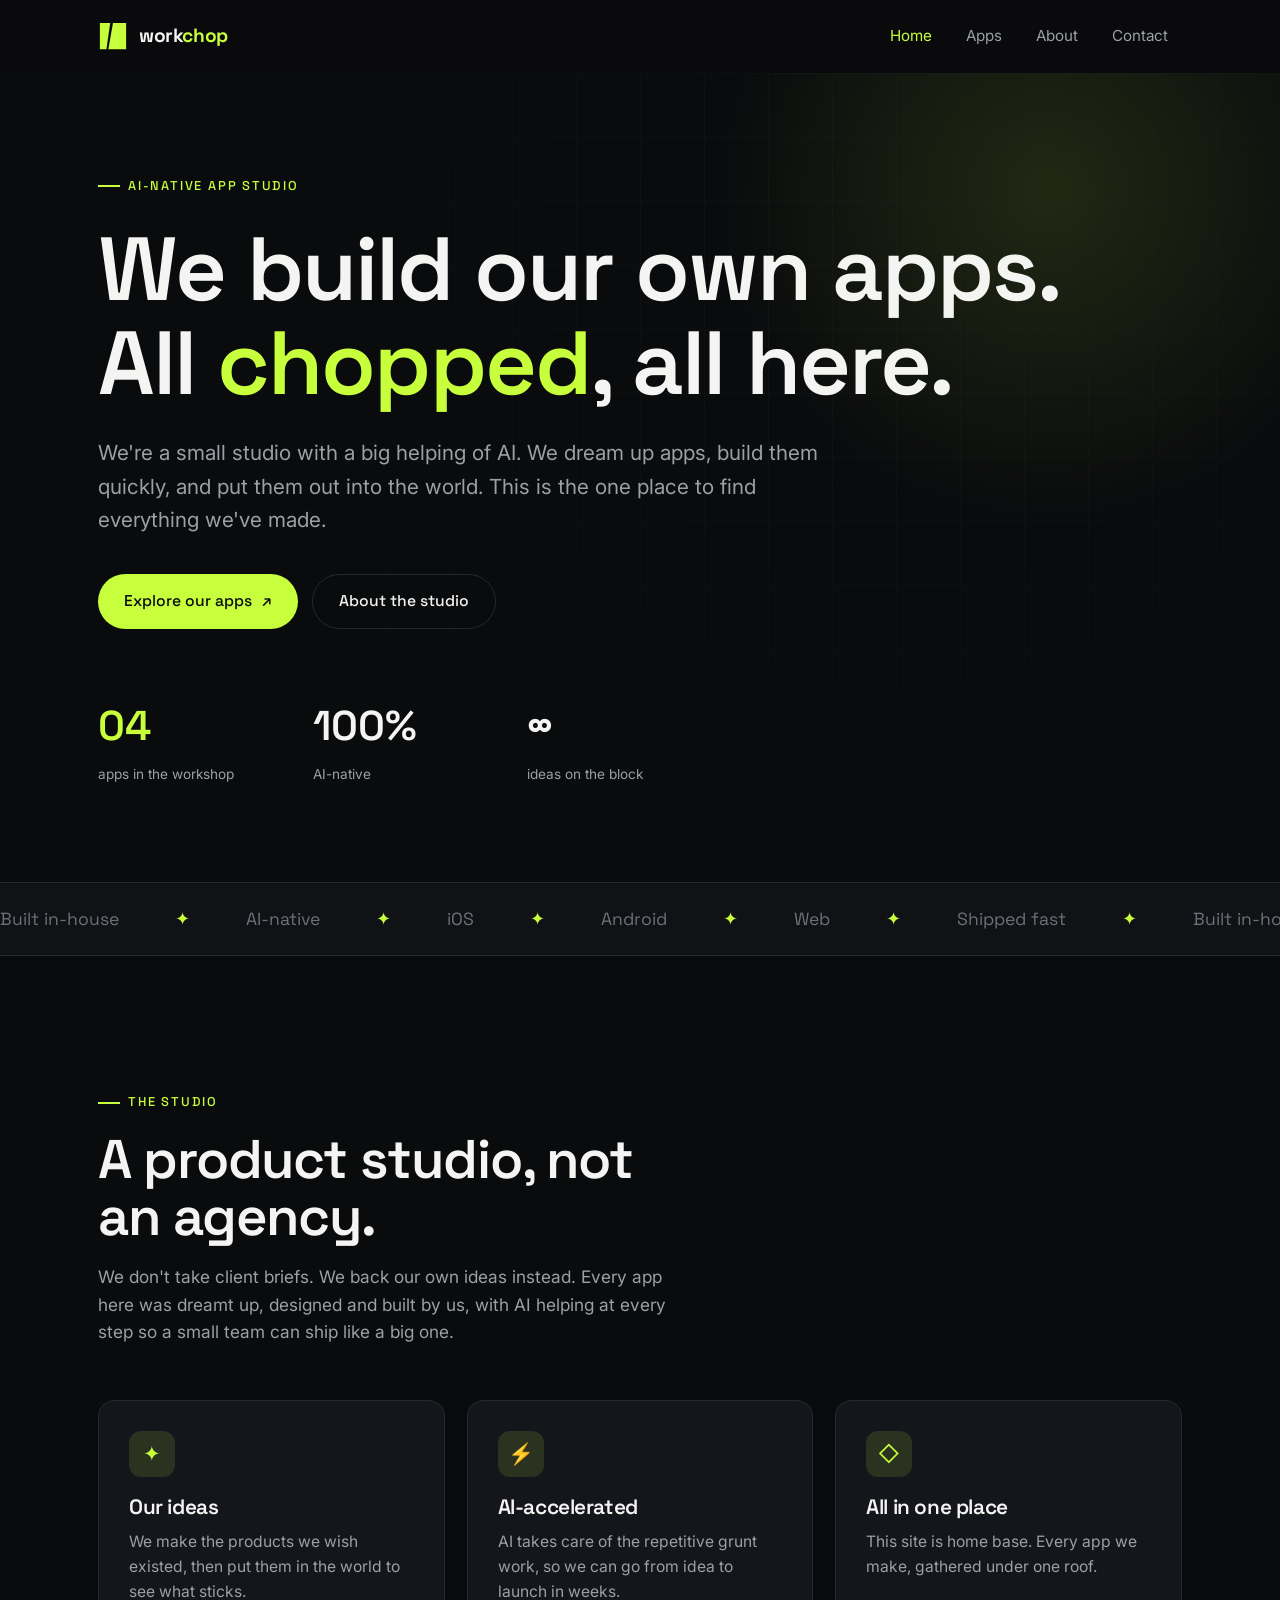
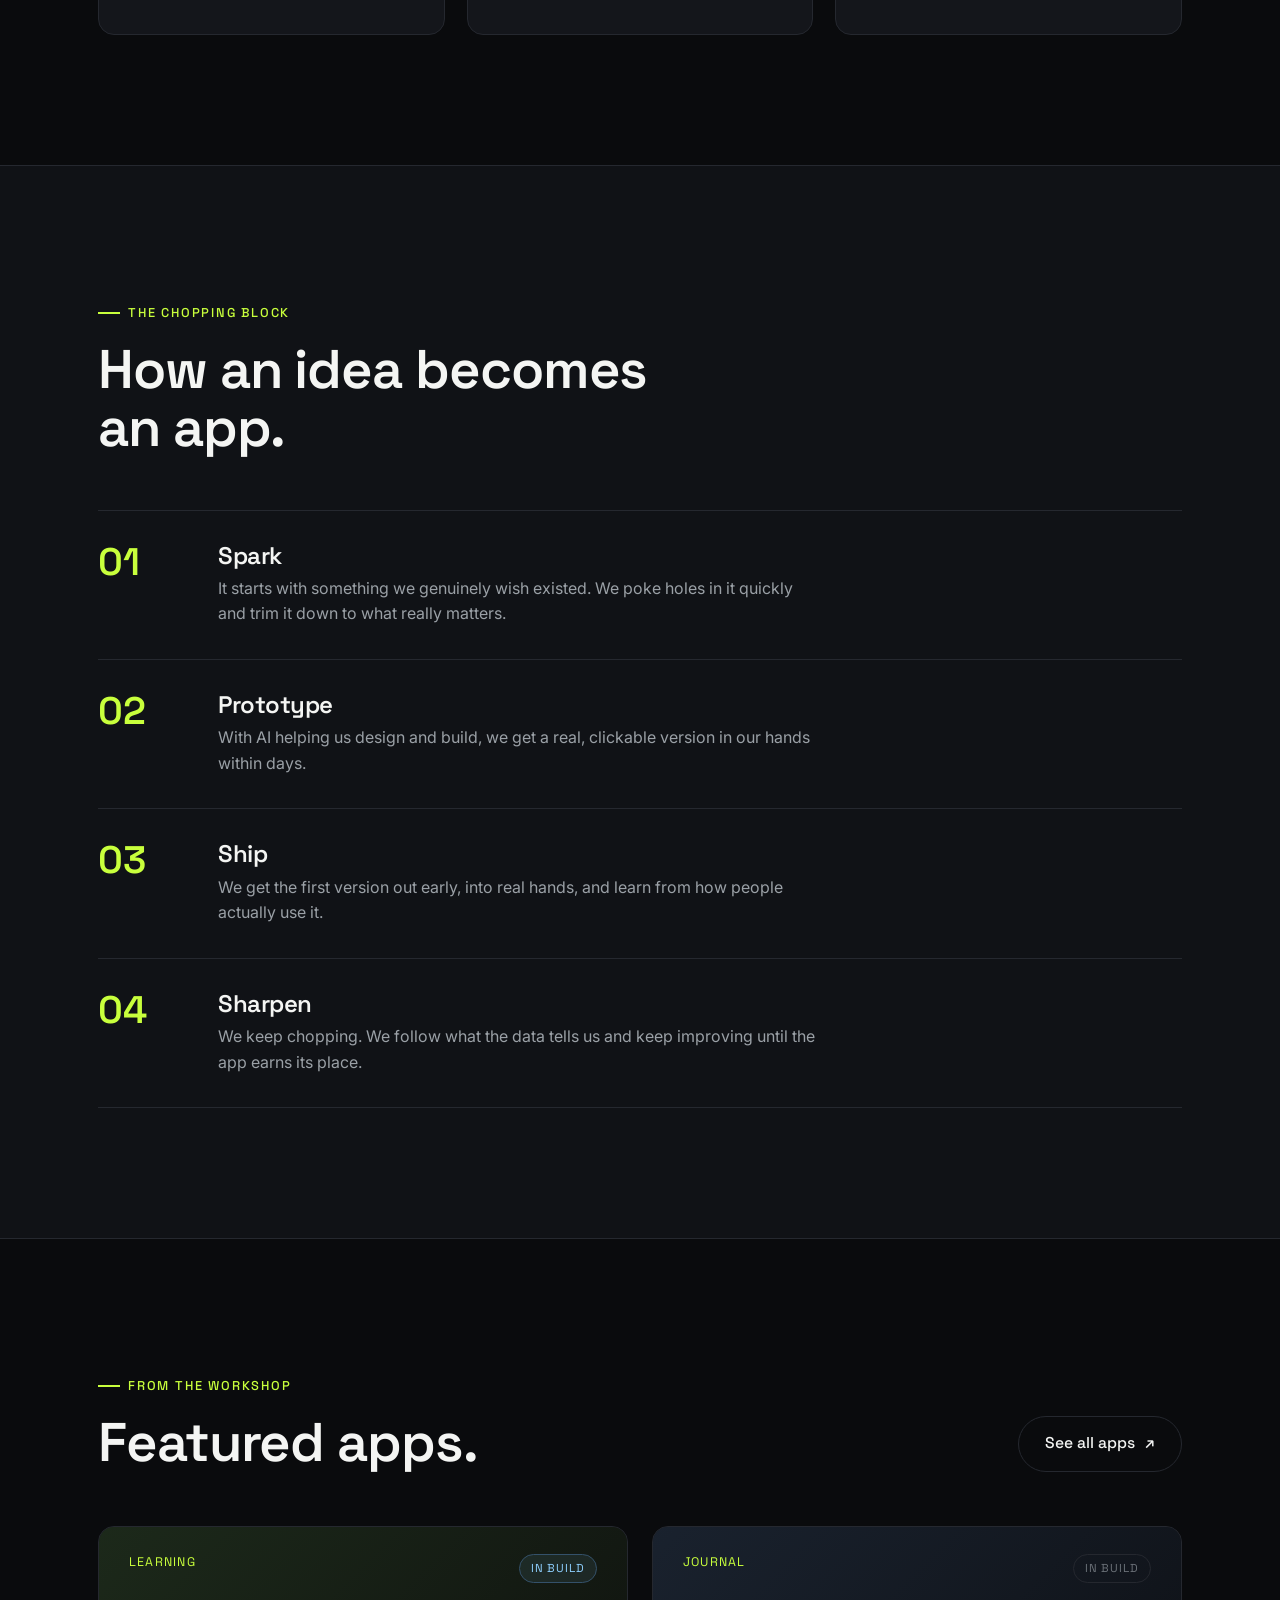
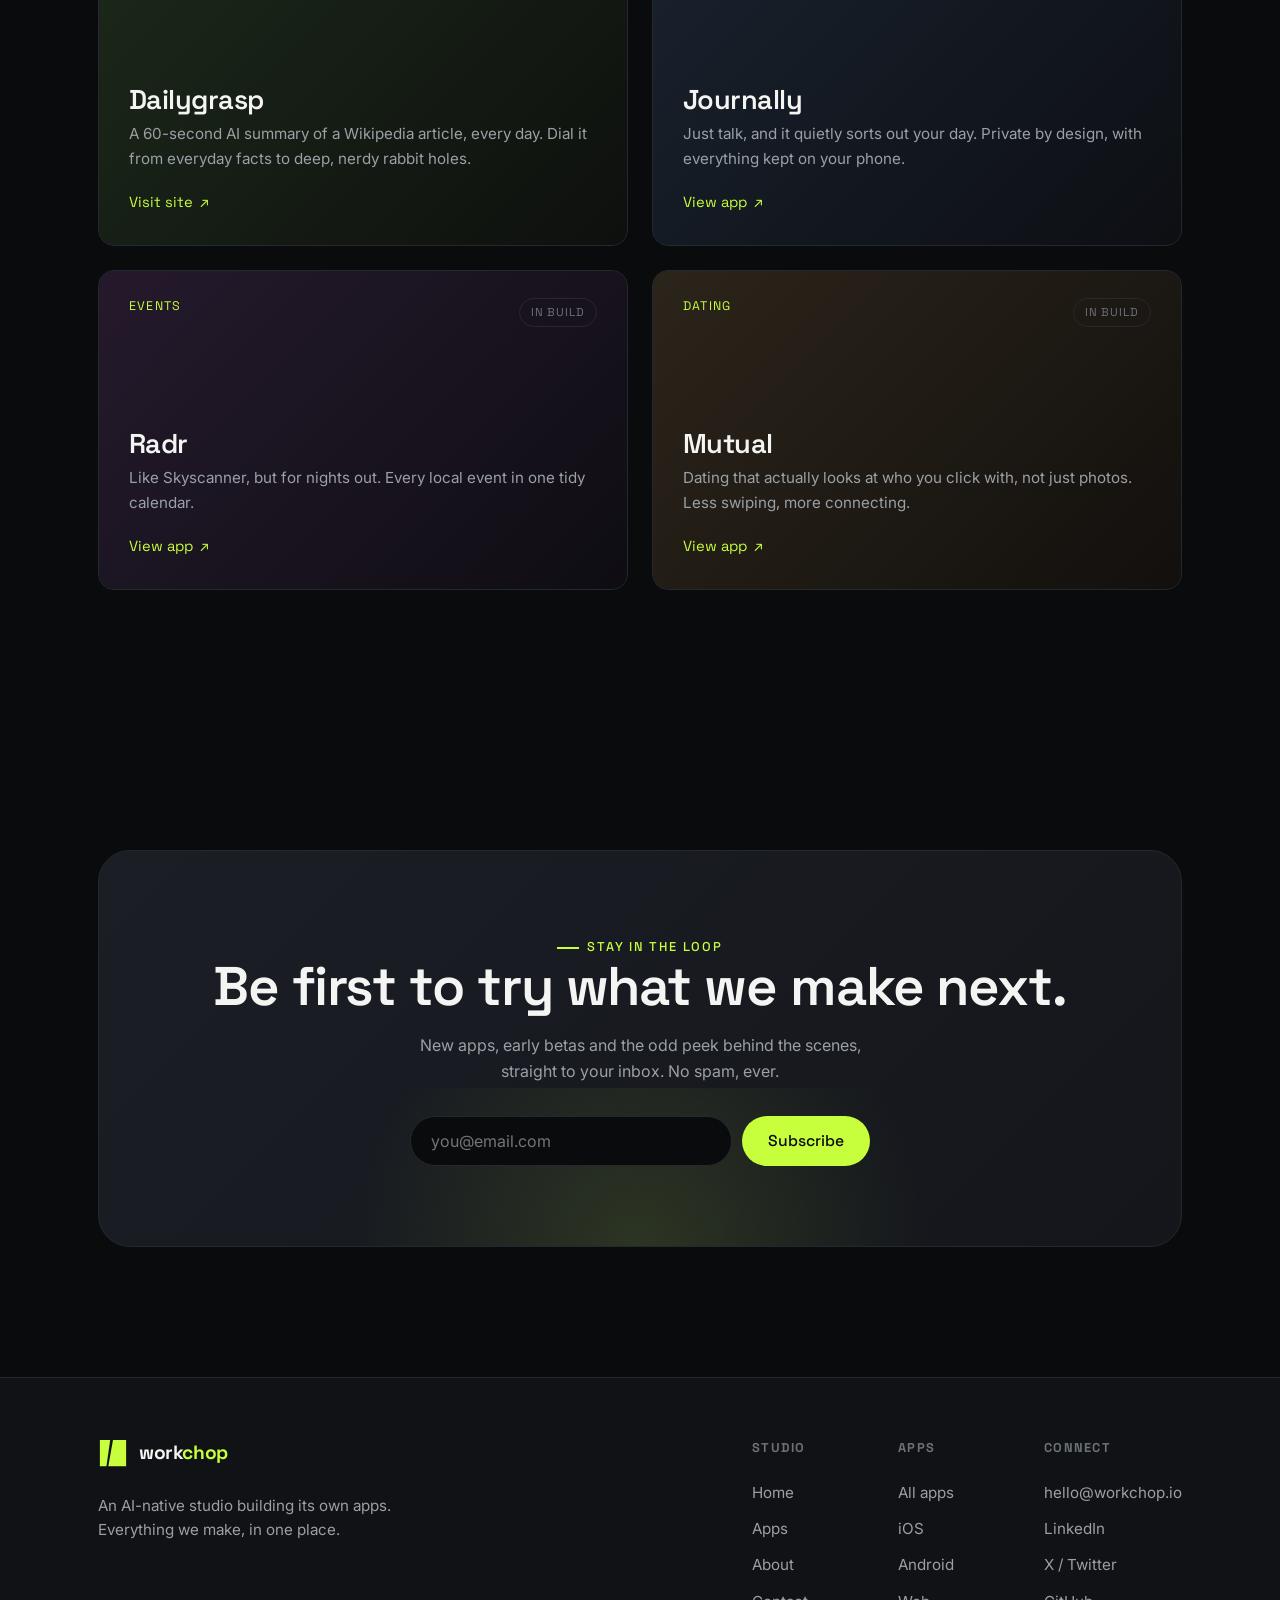
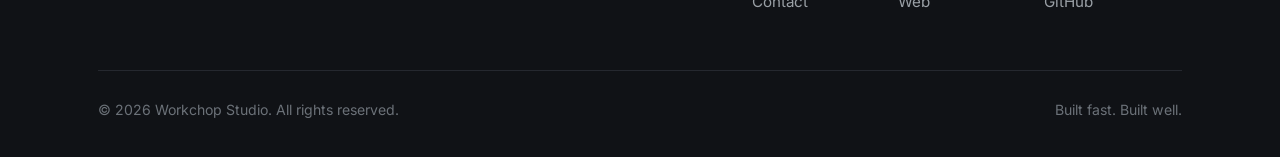
==== index.html @ 86b9858a "Workchop studio website Static marketing/hub site for the Workchop app studio. Homepage, Apps, About" ====
<!DOCTYPE html>
<html lang="en">
<head>
  <meta charset="UTF-8" />
  <meta name="viewport" content="width=device-width, initial-scale=1.0" />
  <title>Workchop · an AI app studio</title>
  <meta name="description" content="Workchop is a small studio that builds its own apps with a lot of help from AI. This is the one place to find everything we make." />
  <link rel="canonical" href="https://workchop.io/" />
  <meta name="robots" content="index, follow" />
  <meta name="author" content="Workchop" />
  <meta name="theme-color" content="#0a0b0d" />

  <!-- Open Graph -->
  <meta property="og:type" content="website" />
  <meta property="og:site_name" content="Workchop" />
  <meta property="og:title" content="Workchop · an AI app studio" />
  <meta property="og:description" content="A small studio that builds its own apps with a lot of help from AI. Everything we make, in one place." />
  <meta property="og:url" content="https://workchop.io/" />
  <meta property="og:image" content="https://workchop.io/og-image.png" />
  <meta property="og:image:width" content="1200" />
  <meta property="og:image:height" content="630" />

  <!-- Twitter -->
  <meta name="twitter:card" content="summary_large_image" />
  <meta name="twitter:title" content="Workchop · an AI app studio" />
  <meta name="twitter:description" content="A small studio that builds its own apps with a lot of help from AI. Everything we make, in one place." />
  <meta name="twitter:image" content="https://workchop.io/og-image.png" />

  <!-- Icons -->
  <link rel="apple-touch-icon" href="/apple-touch-icon.png" />
  <link rel="manifest" href="/site.webmanifest" />

  <link rel="preconnect" href="https://fonts.googleapis.com" />
  <link rel="preconnect" href="https://fonts.gstatic.com" crossorigin />
  <link href="https://fonts.googleapis.com/css2?family=Space+Grotesk:wght@400;500;600;700&family=Inter:wght@400;500;600&display=swap" rel="stylesheet" />
  <link rel="stylesheet" href="styles.css" />
  <link rel="icon" href="data:image/svg+xml,%3Csvg xmlns='http://www.w3.org/2000/svg' viewBox='0 0 32 32'%3E%3Cpolygon points='2,2 13,2 9,30 2,30' fill='%23c8ff3c'/%3E%3Cpolygon points='16,2 30,2 30,30 11,30' fill='%23c8ff3c'/%3E%3C/svg%3E" />
  <script type="application/ld+json">
  {
    "@context": "https://schema.org",
    "@type": "Organization",
    "name": "Workchop",
    "url": "https://workchop.io/",
    "logo": "https://workchop.io/icon-512.png",
    "image": "https://workchop.io/og-image.png",
    "description": "An AI app studio that builds its own apps.",
    "email": "hello@workchop.io",
    "sameAs": []
  }
  </script>
</head>
<body>

  <!-- NAV -->
  <header class="nav">
    <div class="wrap nav-inner">
      <a href="index.html" class="logo" aria-label="Workchop home">
        <span class="mark"><svg viewBox="0 0 32 32" aria-hidden="true"><polygon points="2,2 13,2 9,30 2,30"/><polygon points="16,2 30,2 30,30 11,30"/></svg></span>
        <b>work<span class="chop">chop</span></b>
      </a>
      <nav class="nav-links" aria-label="Primary">
        <a href="index.html" class="active">Home</a>
        <a href="apps.html">Apps</a>
        <a href="about.html">About</a>
        <a href="contact.html">Contact</a>
      </nav>
      <button class="nav-toggle" aria-label="Toggle menu" aria-expanded="false">
        <span></span><span></span><span></span>
      </button>
    </div>
  </header>

  <!-- HERO -->
  <section class="hero">
    <div class="hero-grid"></div>
    <div class="wrap">
      <span class="eyebrow reveal">AI-native app studio</span>
      <h1 class="h-display reveal">
        We build our own apps.<br />All <span class="chopped">chopped</span>, all here.
      </h1>
      <p class="lead reveal">
        We're a small studio with a big helping of AI. We dream up apps, build them
        quickly, and put them out into the world. This is the one place to find
        everything we've made.
      </p>
      <div class="hero-actions reveal">
        <a href="apps.html" class="btn btn-primary">Explore our apps <span class="arrow">↗</span></a>
        <a href="about.html" class="btn btn-ghost">About the studio</a>
      </div>
      <div class="hero-stats reveal">
        <div class="stat"><div class="num accent">04</div><div class="lbl">apps in the workshop</div></div>
        <div class="stat"><div class="num">100%</div><div class="lbl">AI-native</div></div>
        <div class="stat"><div class="num">∞</div><div class="lbl">ideas on the block</div></div>
      </div>
    </div>
  </section>

  <!-- MARQUEE -->
  <div class="marquee" aria-hidden="true">
    <div class="marquee-track">
      <span>Built in-house</span><span>AI-native</span><span>iOS</span><span>Android</span><span>Web</span><span>Shipped fast</span>
      <span>Built in-house</span><span>AI-native</span><span>iOS</span><span>Android</span><span>Web</span><span>Shipped fast</span>
    </div>
  </div>

  <!-- WHO WE ARE -->
  <section class="section">
    <div class="wrap">
      <div class="section-head reveal">
        <span class="eyebrow">The studio</span>
        <h2 class="h-section">A product studio, not an agency.</h2>
        <p>We don't take client briefs. We back our own ideas instead. Every app here was dreamt up, designed and built by us, with AI helping at every step so a small team can ship like a big one.</p>
      </div>
      <div class="grid grid-3">
        <div class="card reveal">
          <div class="ico">✦</div>
          <h3>Our ideas</h3>
          <p>We make the products we wish existed, then put them in the world to see what sticks.</p>
        </div>
        <div class="card reveal">
          <div class="ico">⚡</div>
          <h3>AI-accelerated</h3>
          <p>AI takes care of the repetitive grunt work, so we can go from idea to launch in weeks.</p>
        </div>
        <div class="card reveal">
          <div class="ico">◇</div>
          <h3>All in one place</h3>
          <p>This site is home base. Every app we make, gathered under one roof.</p>
        </div>
      </div>
    </div>
  </section>

  <!-- HOW WE BUILD -->
  <section class="section" style="background:var(--bg-2);border-block:1px solid var(--border)">
    <div class="wrap">
      <div class="section-head reveal">
        <span class="eyebrow">The chopping block</span>
        <h2 class="h-section">How an idea becomes an app.</h2>
      </div>
      <div class="steps">
        <div class="step reveal">
          <div class="step-n">01</div>
          <div><h3>Spark</h3><p>It starts with something we genuinely wish existed. We poke holes in it quickly and trim it down to what really matters.</p></div>
        </div>
        <div class="step reveal">
          <div class="step-n">02</div>
          <div><h3>Prototype</h3><p>With AI helping us design and build, we get a real, clickable version in our hands within days.</p></div>
        </div>
        <div class="step reveal">
          <div class="step-n">03</div>
          <div><h3>Ship</h3><p>We get the first version out early, into real hands, and learn from how people actually use it.</p></div>
        </div>
        <div class="step reveal">
          <div class="step-n">04</div>
          <div><h3>Sharpen</h3><p>We keep chopping. We follow what the data tells us and keep improving until the app earns its place.</p></div>
        </div>
      </div>
    </div>
  </section>

  <!-- FEATURED APPS -->
  <section class="section">
    <div class="wrap">
      <div class="section-head reveal" style="display:flex;justify-content:space-between;align-items:flex-end;flex-wrap:wrap;gap:20px;max-width:none">
        <div>
          <span class="eyebrow">From the workshop</span>
          <h2 class="h-section" style="margin-top:18px">Featured apps.</h2>
        </div>
        <a href="apps.html" class="btn btn-ghost">See all apps <span class="arrow">↗</span></a>
      </div>
      <div class="work-grid">
        <a href="https://dailygrasp.app/" target="_blank" rel="noopener" class="project p1 reveal">
          <div class="top"><span class="tag">Learning</span><span class="status beta">In build</span></div>
          <h3>Dailygrasp</h3>
          <p>A 60-second AI summary of a Wikipedia article, every day. Dial it from everyday facts to deep, nerdy rabbit holes.</p>
          <span class="applink">Visit site <span class="arrow">↗</span></span>
        </a>
        <a href="apps.html" class="project p2 reveal">
          <div class="top"><span class="tag">Journal</span><span class="status soon">In build</span></div>
          <h3>Journally</h3>
          <p>Just talk, and it quietly sorts out your day. Private by design, with everything kept on your phone.</p>
          <span class="applink">View app <span class="arrow">↗</span></span>
        </a>
        <a href="apps.html" class="project p6 reveal">
          <div class="top"><span class="tag">Events</span><span class="status soon">In build</span></div>
          <h3>Radr</h3>
          <p>Like Skyscanner, but for nights out. Every local event in one tidy calendar.</p>
          <span class="applink">View app <span class="arrow">↗</span></span>
        </a>
        <a href="apps.html" class="project p4 reveal">
          <div class="top"><span class="tag">Dating</span><span class="status soon">In build</span></div>
          <h3>Mutual</h3>
          <p>Dating that actually looks at who you click with, not just photos. Less swiping, more connecting.</p>
          <span class="applink">View app <span class="arrow">↗</span></span>
        </a>
      </div>
    </div>
  </section>

  <!-- CTA / NEWSLETTER -->
  <section class="section">
    <div class="wrap">
      <div class="cta reveal">
        <span class="eyebrow" style="justify-content:center">Stay in the loop</span>
        <h2 class="h-section">Be first to try what we make next.</h2>
        <p>New apps, early betas and the odd peek behind the scenes, straight to your inbox. No spam, ever.</p>
        <form class="subscribe">
          <input type="email" name="email" placeholder="you@email.com" aria-label="Email address" required />
          <button type="submit" class="btn btn-primary">Subscribe</button>
        </form>
      </div>
    </div>
  </section>

  <!-- FOOTER -->
  <footer class="footer">
    <div class="wrap">
      <div class="footer-top">
        <div class="footer-brand">
          <a href="index.html" class="logo"><span class="mark"><svg viewBox="0 0 32 32" aria-hidden="true"><polygon points="2,2 13,2 9,30 2,30"/><polygon points="16,2 30,2 30,30 11,30"/></svg></span><b>work<span class="chop">chop</span></b></a>
          <p>An AI-native studio building its own apps. Everything we make, in one place.</p>
        </div>
        <div class="footer-cols">
          <div class="footer-col">
            <h5>Studio</h5>
            <a href="index.html">Home</a>
            <a href="apps.html">Apps</a>
            <a href="about.html">About</a>
            <a href="contact.html">Contact</a>
          </div>
          <div class="footer-col">
            <h5>Apps</h5>
            <a href="apps.html">All apps</a>
            <a href="apps.html">iOS</a>
            <a href="apps.html">Android</a>
            <a href="apps.html">Web</a>
          </div>
          <div class="footer-col">
            <h5>Connect</h5>
            <a href="mailto:hello@workchop.io">hello@workchop.io</a>
            <a href="#">LinkedIn</a>
            <a href="#">X / Twitter</a>
            <a href="#">GitHub</a>
          </div>
        </div>
      </div>
      <div class="footer-bottom">
        <span>© <span data-year>2026</span> Workchop Studio. All rights reserved.</span>
        <span>Built fast. Built well.</span>
      </div>
    </div>
  </footer>

  <script src="script.js"></script>
</body>
</html>
---- styles.css ----
/* ============================================
   Workchop · Design System
   ============================================ */

:root {
  /* Color */
  --bg:        #0a0b0d;
  --bg-2:      #101216;
  --surface:   #14161b;
  --surface-2: #1b1e25;
  --border:    #25282f;
  --text:      #f4f5f3;
  --muted:     #9aa0a6;
  --muted-2:   #6b7178;

  /* Accent · acid lime "chop" */
  --accent:      #c8ff3c;
  --accent-dark: #a3d916;
  --accent-soft: rgba(200, 255, 60, 0.12);

  /* Type */
  --font-head: "Space Grotesk", -apple-system, BlinkMacSystemFont, sans-serif;
  --font-body: "Inter", -apple-system, BlinkMacSystemFont, sans-serif;

  /* Layout */
  --max:    1180px;
  --radius: 16px;
  --gutter: clamp(20px, 5vw, 48px);

  --ease: cubic-bezier(0.22, 1, 0.36, 1);
}

/* ============================================
   Reset
   ============================================ */
*,
*::before,
*::after { box-sizing: border-box; margin: 0; padding: 0; }

html { scroll-behavior: smooth; -webkit-text-size-adjust: 100%; }

body {
  font-family: var(--font-body);
  background: var(--bg);
  color: var(--text);
  line-height: 1.6;
  font-size: 16px;
  -webkit-font-smoothing: antialiased;
  overflow-x: hidden;
}

img { max-width: 100%; display: block; }
a { color: inherit; text-decoration: none; }
ul { list-style: none; }
button { font-family: inherit; cursor: pointer; border: none; background: none; }

/* ============================================
   Layout helpers
   ============================================ */
.wrap {
  width: 100%;
  max-width: var(--max);
  margin-inline: auto;
  padding-inline: var(--gutter);
}

.section { padding-block: clamp(64px, 11vw, 130px); }

.eyebrow {
  display: inline-flex;
  align-items: center;
  gap: 8px;
  font-family: var(--font-head);
  font-size: 0.8rem;
  font-weight: 500;
  letter-spacing: 0.14em;
  text-transform: uppercase;
  color: var(--accent);
}
.eyebrow::before {
  content: "";
  width: 22px;
  height: 2px;
  background: var(--accent);
}

h1, h2, h3, h4 { font-family: var(--font-head); font-weight: 600; line-height: 1.05; letter-spacing: -0.02em; }

.h-display { font-size: clamp(2.6rem, 8vw, 5.6rem); }
.h-section { font-size: clamp(2rem, 5vw, 3.4rem); }

.lead { font-size: clamp(1.05rem, 2vw, 1.3rem); color: var(--muted); max-width: 56ch; }

.accent { color: var(--accent); }

/* ============================================
   Buttons
   ============================================ */
.btn {
  display: inline-flex;
  align-items: center;
  gap: 10px;
  font-family: var(--font-head);
  font-weight: 500;
  font-size: 0.98rem;
  padding: 14px 26px;
  border-radius: 999px;
  transition: transform 0.25s var(--ease), background 0.25s var(--ease), color 0.25s var(--ease);
  white-space: nowrap;
}
.btn-primary { background: var(--accent); color: #0a0b0d; }
.btn-primary:hover { transform: translateY(-2px); background: #d6ff6b; }
.btn-ghost { border: 1px solid var(--border); color: var(--text); }
.btn-ghost:hover { border-color: var(--accent); color: var(--accent); transform: translateY(-2px); }
.btn .arrow { transition: transform 0.25s var(--ease); }
.btn:hover .arrow { transform: translate(3px, -3px); }

/* ============================================
   Logo / chop mark
   ============================================ */
.logo { display: inline-flex; align-items: center; gap: 11px; font-family: var(--font-head); font-weight: 700; font-size: 1.2rem; letter-spacing: -0.02em; }
.logo .mark { width: 30px; height: 30px; flex: none; display: block; }
.logo .mark svg { width: 100%; height: 100%; display: block; }
.logo .mark polygon { fill: var(--accent); }
.logo b { font-weight: 700; }
.logo b .chop { color: var(--accent); }

/* ============================================
   Nav
   ============================================ */
.nav {
  position: sticky;
  top: 0;
  z-index: 100;
  background: rgba(10, 11, 13, 0.7);
  backdrop-filter: blur(14px);
  border-bottom: 1px solid transparent;
  transition: border-color 0.3s, background 0.3s;
}
.nav.scrolled { border-color: var(--border); background: rgba(10, 11, 13, 0.88); }
.nav-inner {
  display: flex;
  align-items: center;
  justify-content: space-between;
  height: 72px;
}
.nav-links { display: flex; align-items: center; gap: 6px; }
.nav-links a {
  font-size: 0.95rem;
  color: var(--muted);
  padding: 8px 14px;
  border-radius: 8px;
  transition: color 0.2s, background 0.2s;
}
.nav-links a:hover { color: var(--text); }
.nav-links a.active { color: var(--accent); }
.nav-cta { margin-left: 10px; }

.nav-toggle { display: none; width: 42px; height: 42px; border-radius: 10px; border: 1px solid var(--border); flex-direction: column; align-items: center; justify-content: center; gap: 5px; }
.nav-toggle span { width: 18px; height: 2px; background: var(--text); transition: transform 0.3s var(--ease), opacity 0.2s; }
.nav-toggle.open span:nth-child(1) { transform: translateY(7px) rotate(45deg); }
.nav-toggle.open span:nth-child(2) { opacity: 0; }
.nav-toggle.open span:nth-child(3) { transform: translateY(-7px) rotate(-45deg); }

/* ============================================
   Hero
   ============================================ */
.hero { position: relative; padding-top: clamp(48px, 9vw, 96px); padding-bottom: clamp(48px, 9vw, 96px); overflow: hidden; }
.hero::before {
  content: "";
  position: absolute;
  top: -30%; right: -10%;
  width: 60vw; height: 60vw;
  max-width: 720px; max-height: 720px;
  background: radial-gradient(circle, var(--accent-soft), transparent 65%);
  pointer-events: none;
  z-index: 0;
}
.hero-grid { position: absolute; inset: 0; background-image: linear-gradient(var(--border) 1px, transparent 1px), linear-gradient(90deg, var(--border) 1px, transparent 1px); background-size: 64px 64px; opacity: 0.25; mask-image: radial-gradient(circle at 70% 20%, black, transparent 70%); z-index: 0; }
.hero .wrap { position: relative; z-index: 1; }
.hero h1 { margin-top: 26px; }
.hero h1 .chopped { position: relative; display: inline-block; color: var(--accent); }
.hero .lead { margin-top: 26px; }
.hero-actions { margin-top: 38px; display: flex; flex-wrap: wrap; gap: 14px; }
.hero-stats { margin-top: 64px; display: grid; grid-template-columns: repeat(3, 1fr); gap: 24px; max-width: 620px; }
.hero-stats .stat .num { font-family: var(--font-head); font-size: clamp(1.8rem, 4vw, 2.6rem); font-weight: 600; }
.hero-stats .stat .lbl { font-size: 0.85rem; color: var(--muted); margin-top: 4px; }

/* ============================================
   Marquee
   ============================================ */
.marquee { border-block: 1px solid var(--border); background: var(--bg-2); overflow: hidden; padding-block: 22px; }
.marquee-track { display: flex; gap: 56px; width: max-content; animation: scroll 28s linear infinite; }
.marquee-track span { font-family: var(--font-head); font-size: 1.1rem; color: var(--muted-2); display: inline-flex; align-items: center; gap: 56px; white-space: nowrap; }
.marquee-track span::after { content: "✦"; color: var(--accent); }
@keyframes scroll { to { transform: translateX(-50%); } }

/* ============================================
   Cards / services
   ============================================ */
.grid { display: grid; gap: 22px; }
.grid-3 { grid-template-columns: repeat(3, 1fr); }
.grid-2 { grid-template-columns: repeat(2, 1fr); }

.card {
  background: var(--surface);
  border: 1px solid var(--border);
  border-radius: var(--radius);
  padding: 30px;
  transition: transform 0.3s var(--ease), border-color 0.3s, background 0.3s;
}
.card:hover { transform: translateY(-4px); border-color: var(--accent); }
.card .ico { width: 46px; height: 46px; border-radius: 12px; background: var(--accent-soft); color: var(--accent); display: grid; place-items: center; font-size: 1.3rem; margin-bottom: 20px; }
.card h3 { font-size: 1.3rem; margin-bottom: 10px; }
.card p { color: var(--muted); font-size: 0.98rem; }
.card .num-tag { font-family: var(--font-head); font-size: 0.85rem; color: var(--muted-2); margin-bottom: 14px; }

.section-head { max-width: 60ch; margin-bottom: 54px; }
.section-head .h-section { margin-top: 18px; }
.section-head p { margin-top: 18px; color: var(--muted); font-size: 1.08rem; }

/* ============================================
   Process steps
   ============================================ */
.steps { display: grid; gap: 0; }
.step { display: grid; grid-template-columns: 90px 1fr; gap: 30px; padding-block: 32px; border-top: 1px solid var(--border); align-items: start; }
.step:last-child { border-bottom: 1px solid var(--border); }
.step .step-n { font-family: var(--font-head); font-size: 2.4rem; font-weight: 600; color: var(--accent); line-height: 1; }
.step h3 { font-size: 1.5rem; margin-bottom: 8px; }
.step p { color: var(--muted); max-width: 60ch; }

/* ============================================
   Work / projects
   ============================================ */
.work-grid { display: grid; grid-template-columns: repeat(2, 1fr); gap: 24px; }
.project {
  position: relative;
  border-radius: var(--radius);
  overflow: hidden;
  border: 1px solid var(--border);
  min-height: 320px;
  display: flex;
  flex-direction: column;
  justify-content: flex-end;
  padding: 30px;
  background: var(--surface);
  transition: transform 0.35s var(--ease), border-color 0.3s;
}
.project::before { content: ""; position: absolute; inset: 0; opacity: 0.9; z-index: 0; transition: transform 0.5s var(--ease); }
.project:hover { transform: translateY(-5px); border-color: var(--accent); }
.project:hover::before { transform: scale(1.05); }
.project.p1::before { background: linear-gradient(135deg, #1d2b1a, #0d0f0c); }
.project.p2::before { background: linear-gradient(135deg, #1a2330, #0c0e12); }
.project.p3::before { background: linear-gradient(135deg, #2a1d2e, #100c12); }
.project.p4::before { background: linear-gradient(135deg, #2e261a, #120f0c); }
.project.p5::before { background: linear-gradient(135deg, #1a2e2a, #0c1210); }
.project.p6::before { background: linear-gradient(135deg, #261a2e, #0e0c12); }
.project > * { position: relative; z-index: 1; }
.project .tag { font-family: var(--font-head); font-size: 0.78rem; letter-spacing: 0.1em; text-transform: uppercase; color: var(--accent); margin-bottom: 12px; }
.project h3 { font-size: 1.7rem; margin-bottom: 8px; }
.project p { color: var(--muted); font-size: 0.95rem; }
.project .meta { display: flex; gap: 8px; flex-wrap: wrap; margin-top: 18px; }
.project .meta span { font-size: 0.78rem; padding: 4px 11px; border: 1px solid var(--border); border-radius: 999px; color: var(--muted); }

/* ============================================
   About
   ============================================ */
.split { display: grid; grid-template-columns: 1fr 1fr; gap: clamp(30px, 6vw, 80px); align-items: center; }
.values { display: grid; gap: 14px; margin-top: 30px; }
.value { display: flex; gap: 16px; align-items: flex-start; padding: 18px; border: 1px solid var(--border); border-radius: 12px; background: var(--surface); }
.value .v-ico { color: var(--accent); font-size: 1.2rem; flex: none; }
.value h4 { font-size: 1.05rem; margin-bottom: 3px; }
.value p { color: var(--muted); font-size: 0.92rem; }

.team-grid { display: grid; grid-template-columns: repeat(3, 1fr); gap: 22px; }
.member { text-align: center; }
.member .avatar { width: 100%; aspect-ratio: 1; border-radius: var(--radius); background: linear-gradient(145deg, var(--surface-2), var(--surface)); border: 1px solid var(--border); display: grid; place-items: center; font-family: var(--font-head); font-size: 2.6rem; color: var(--accent); margin-bottom: 16px; }
.member h4 { font-size: 1.15rem; }
.member span { color: var(--muted); font-size: 0.9rem; }

/* ============================================
   Contact
   ============================================ */
.contact-grid { display: grid; grid-template-columns: 0.85fr 1.15fr; gap: clamp(30px, 6vw, 70px); }
.contact-info .channel { padding-block: 22px; border-top: 1px solid var(--border); }
.contact-info .channel:last-child { border-bottom: 1px solid var(--border); }
.contact-info .channel .lbl { font-size: 0.8rem; letter-spacing: 0.1em; text-transform: uppercase; color: var(--muted-2); margin-bottom: 6px; }
.contact-info .channel a, .contact-info .channel p { font-family: var(--font-head); font-size: 1.2rem; }
.contact-info .channel a:hover { color: var(--accent); }

.form { background: var(--surface); border: 1px solid var(--border); border-radius: var(--radius); padding: clamp(24px, 4vw, 40px); }
.field { margin-bottom: 22px; }
.field label { display: block; font-size: 0.85rem; color: var(--muted); margin-bottom: 8px; font-family: var(--font-head); letter-spacing: 0.03em; }
.field input, .field textarea, .field select {
  width: 100%;
  background: var(--bg);
  border: 1px solid var(--border);
  border-radius: 10px;
  padding: 14px 16px;
  color: var(--text);
  font-family: inherit;
  font-size: 1rem;
  transition: border-color 0.2s;
}
.field input:focus, .field textarea:focus, .field select:focus { outline: none; border-color: var(--accent); }
.field textarea { resize: vertical; min-height: 130px; }
.chips { display: flex; flex-wrap: wrap; gap: 10px; }
.chip { font-size: 0.9rem; padding: 9px 16px; border: 1px solid var(--border); border-radius: 999px; color: var(--muted); cursor: pointer; transition: all 0.2s; user-select: none; }
.chip:hover { border-color: var(--accent); color: var(--text); }
.chip.selected { background: var(--accent-soft); border-color: var(--accent); color: var(--accent); }
.form-note { font-size: 0.85rem; color: var(--muted-2); margin-top: 14px; }

/* ============================================
   CTA band
   ============================================ */
.cta {
  position: relative;
  border-radius: clamp(20px, 4vw, 32px);
  background: linear-gradient(135deg, var(--surface-2), var(--surface));
  border: 1px solid var(--border);
  padding: clamp(40px, 8vw, 80px);
  overflow: hidden;
  text-align: center;
}
.cta::before { content: ""; position: absolute; bottom: -40%; left: 50%; transform: translateX(-50%); width: 70%; height: 80%; background: radial-gradient(circle, var(--accent-soft), transparent 70%); }
.cta > * { position: relative; }
.cta h2 { margin-bottom: 18px; }
.cta p { color: var(--muted); max-width: 50ch; margin: 0 auto 32px; }

/* ============================================
   Footer
   ============================================ */
.footer { border-top: 1px solid var(--border); background: var(--bg-2); padding-block: 60px 36px; }
.footer-top { display: flex; flex-wrap: wrap; justify-content: space-between; gap: 40px; margin-bottom: 50px; }
.footer-brand { max-width: 300px; }
.footer-brand p { color: var(--muted); font-size: 0.95rem; margin-top: 18px; }
.footer-cols { display: flex; gap: clamp(40px, 8vw, 90px); flex-wrap: wrap; }
.footer-col h5 { font-family: var(--font-head); font-size: 0.8rem; letter-spacing: 0.1em; text-transform: uppercase; color: var(--muted-2); margin-bottom: 16px; }
.footer-col a { display: block; color: var(--muted); font-size: 0.95rem; padding-block: 6px; transition: color 0.2s; }
.footer-col a:hover { color: var(--accent); }
.footer-bottom { display: flex; flex-wrap: wrap; justify-content: space-between; gap: 16px; padding-top: 28px; border-top: 1px solid var(--border); color: var(--muted-2); font-size: 0.88rem; }

/* ============================================
   Page header (sub pages)
   ============================================ */
.page-head { position: relative; padding-block: clamp(56px, 10vw, 110px) clamp(40px, 6vw, 64px); overflow: hidden; }
.page-head::before { content: ""; position: absolute; top: -40%; left: -5%; width: 50vw; height: 50vw; max-width: 600px; max-height: 600px; background: radial-gradient(circle, var(--accent-soft), transparent 65%); z-index: 0; }
.page-head .wrap { position: relative; z-index: 1; }
.page-head h1 { margin-top: 22px; font-size: clamp(2.4rem, 7vw, 4.4rem); }
.page-head .lead { margin-top: 22px; }

/* ============================================
   Reveal animation
   ============================================ */
.reveal { opacity: 0; transform: translateY(24px); transition: opacity 0.7s var(--ease), transform 0.7s var(--ease); }
.reveal.in { opacity: 1; transform: none; }

/* ============================================
   App cards (Work / Apps)
   ============================================ */
.project .top { position: absolute; top: 26px; left: 30px; right: 30px; z-index: 2; display: flex; align-items: center; justify-content: space-between; gap: 12px; }
.status { font-family: var(--font-head); font-size: 0.72rem; letter-spacing: 0.08em; text-transform: uppercase; padding: 4px 11px; border-radius: 999px; border: 1px solid var(--border); color: var(--muted); white-space: nowrap; }
.status.live { color: var(--accent); border-color: var(--accent); background: var(--accent-soft); }
.status.beta { color: #8fd0ff; border-color: #34516a; background: rgba(143,208,255,0.08); }
.status.soon { color: var(--muted-2); }
.project .applink { margin-top: 20px; display: inline-flex; align-items: center; gap: 7px; font-family: var(--font-head); font-size: 0.92rem; color: var(--accent); }
.project .applink .arrow { transition: transform 0.25s var(--ease); }
.project:hover .applink .arrow { transform: translate(3px, -3px); }
.project[hidden] { display: none !important; }

/* Filter bar */
.filters { display: flex; flex-wrap: wrap; gap: 10px; margin-bottom: 36px; }

/* Newsletter */
.subscribe { display: flex; gap: 10px; max-width: 460px; margin: 0 auto; }
.subscribe input { flex: 1; min-width: 0; background: var(--bg); border: 1px solid var(--border); border-radius: 999px; padding: 14px 20px; color: var(--text); font-family: inherit; font-size: 1rem; transition: border-color 0.2s; }
.subscribe input:focus { outline: none; border-color: var(--accent); }
.subscribe .form-note { margin-top: 0; }
@media (max-width: 480px) { .subscribe { flex-direction: column; } .subscribe .btn { justify-content: center; } }

/* ============================================
   Responsive
   ============================================ */
@media (max-width: 900px) {
  .grid-3, .team-grid { grid-template-columns: repeat(2, 1fr); }
  .work-grid { grid-template-columns: 1fr; }
  .split, .contact-grid { grid-template-columns: 1fr; }
  .contact-info { order: 2; }
}

@media (max-width: 720px) {
  .nav-links {
    position: fixed;
    inset: 72px 0 auto 0;
    flex-direction: column;
    align-items: stretch;
    gap: 4px;
    background: var(--bg-2);
    border-bottom: 1px solid var(--border);
    padding: 16px var(--gutter) 24px;
    transform: translateY(-120%);
    transition: transform 0.4s var(--ease);
  }
  .nav-links.open { transform: none; }
  .nav-links a { padding: 14px; font-size: 1.05rem; border-radius: 10px; }
  .nav-links a:hover { background: var(--surface); }
  .nav-cta { margin-left: 0; margin-top: 8px; justify-content: center; }
  .nav-toggle { display: flex; }
}

@media (max-width: 560px) {
  .grid-3, .team-grid, .grid-2 { grid-template-columns: 1fr; }
  .hero-stats { grid-template-columns: 1fr; gap: 18px; max-width: none; }
  .step { grid-template-columns: 1fr; gap: 8px; }
  .footer-top { flex-direction: column; }
}

@media (prefers-reduced-motion: reduce) {
  *, *::before, *::after { animation-duration: 0.01ms !important; transition-duration: 0.01ms !important; scroll-behavior: auto; }
  .reveal { opacity: 1; transform: none; }
}
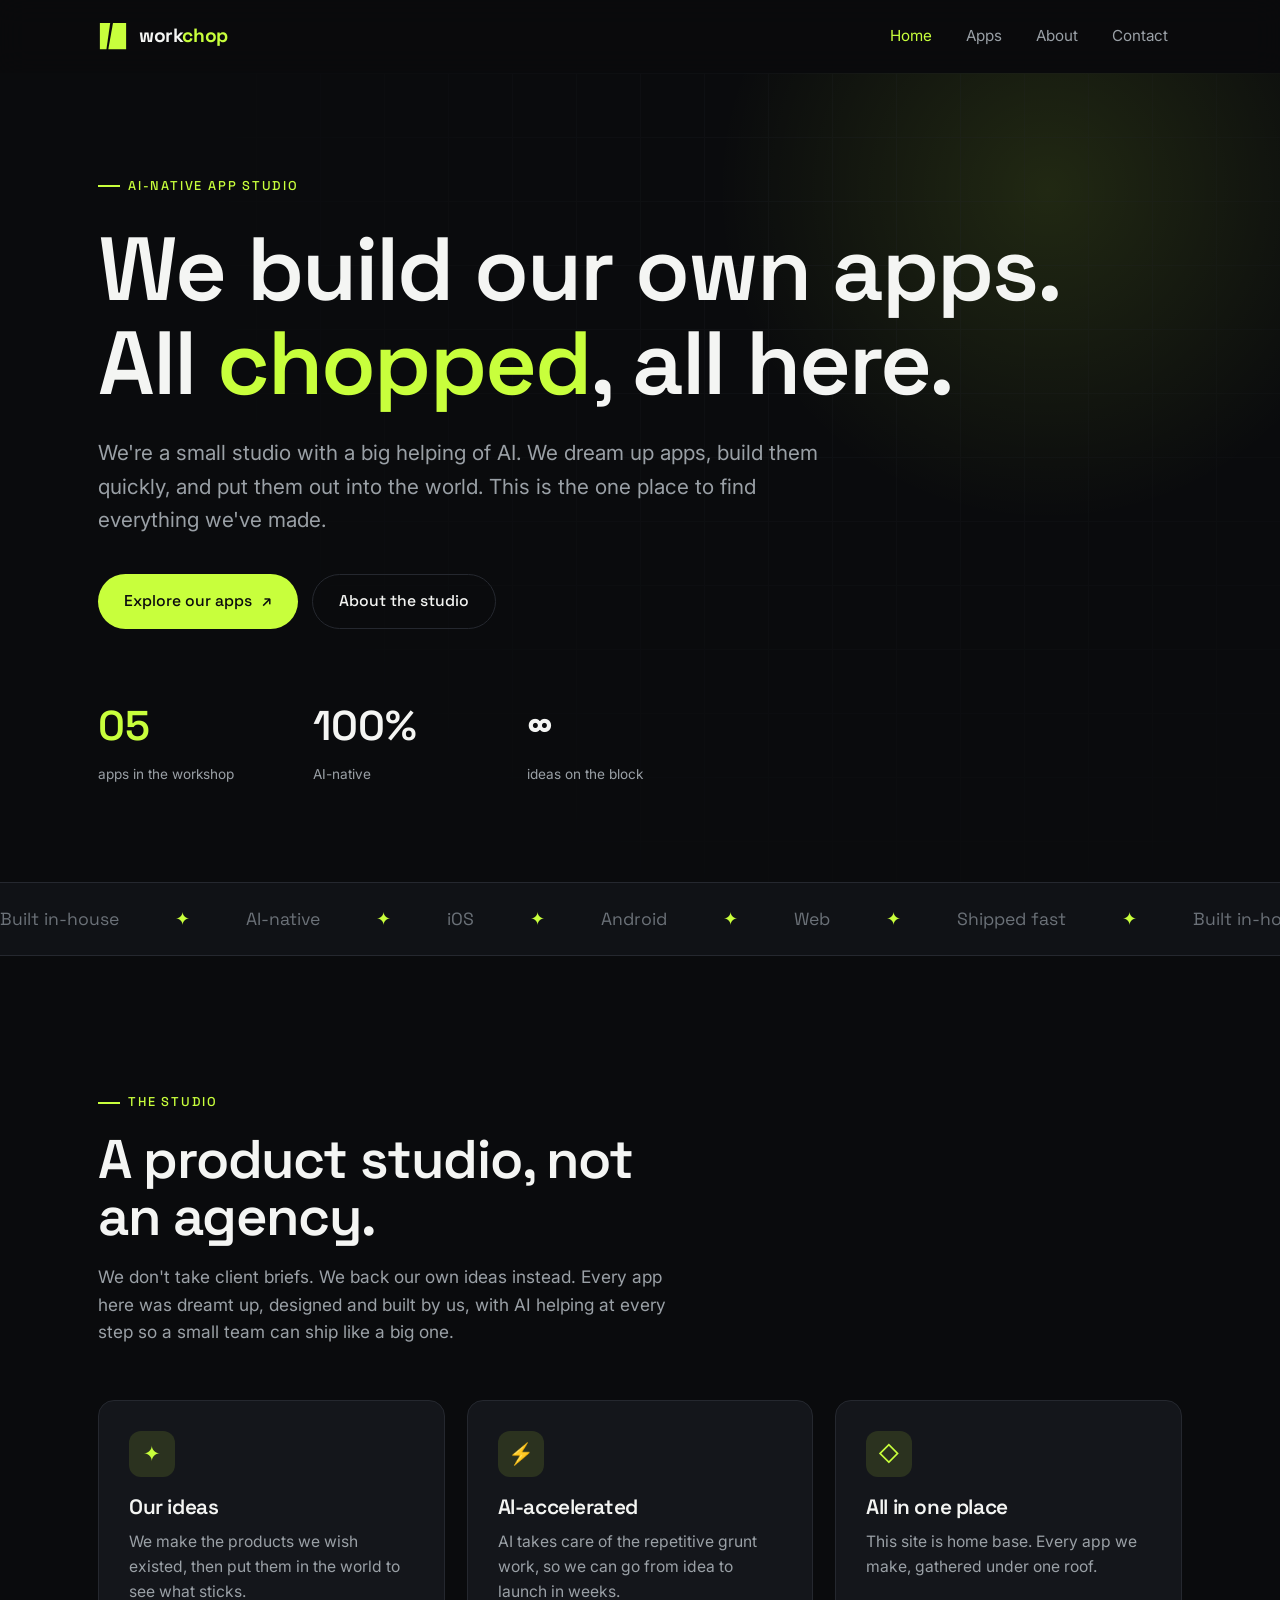
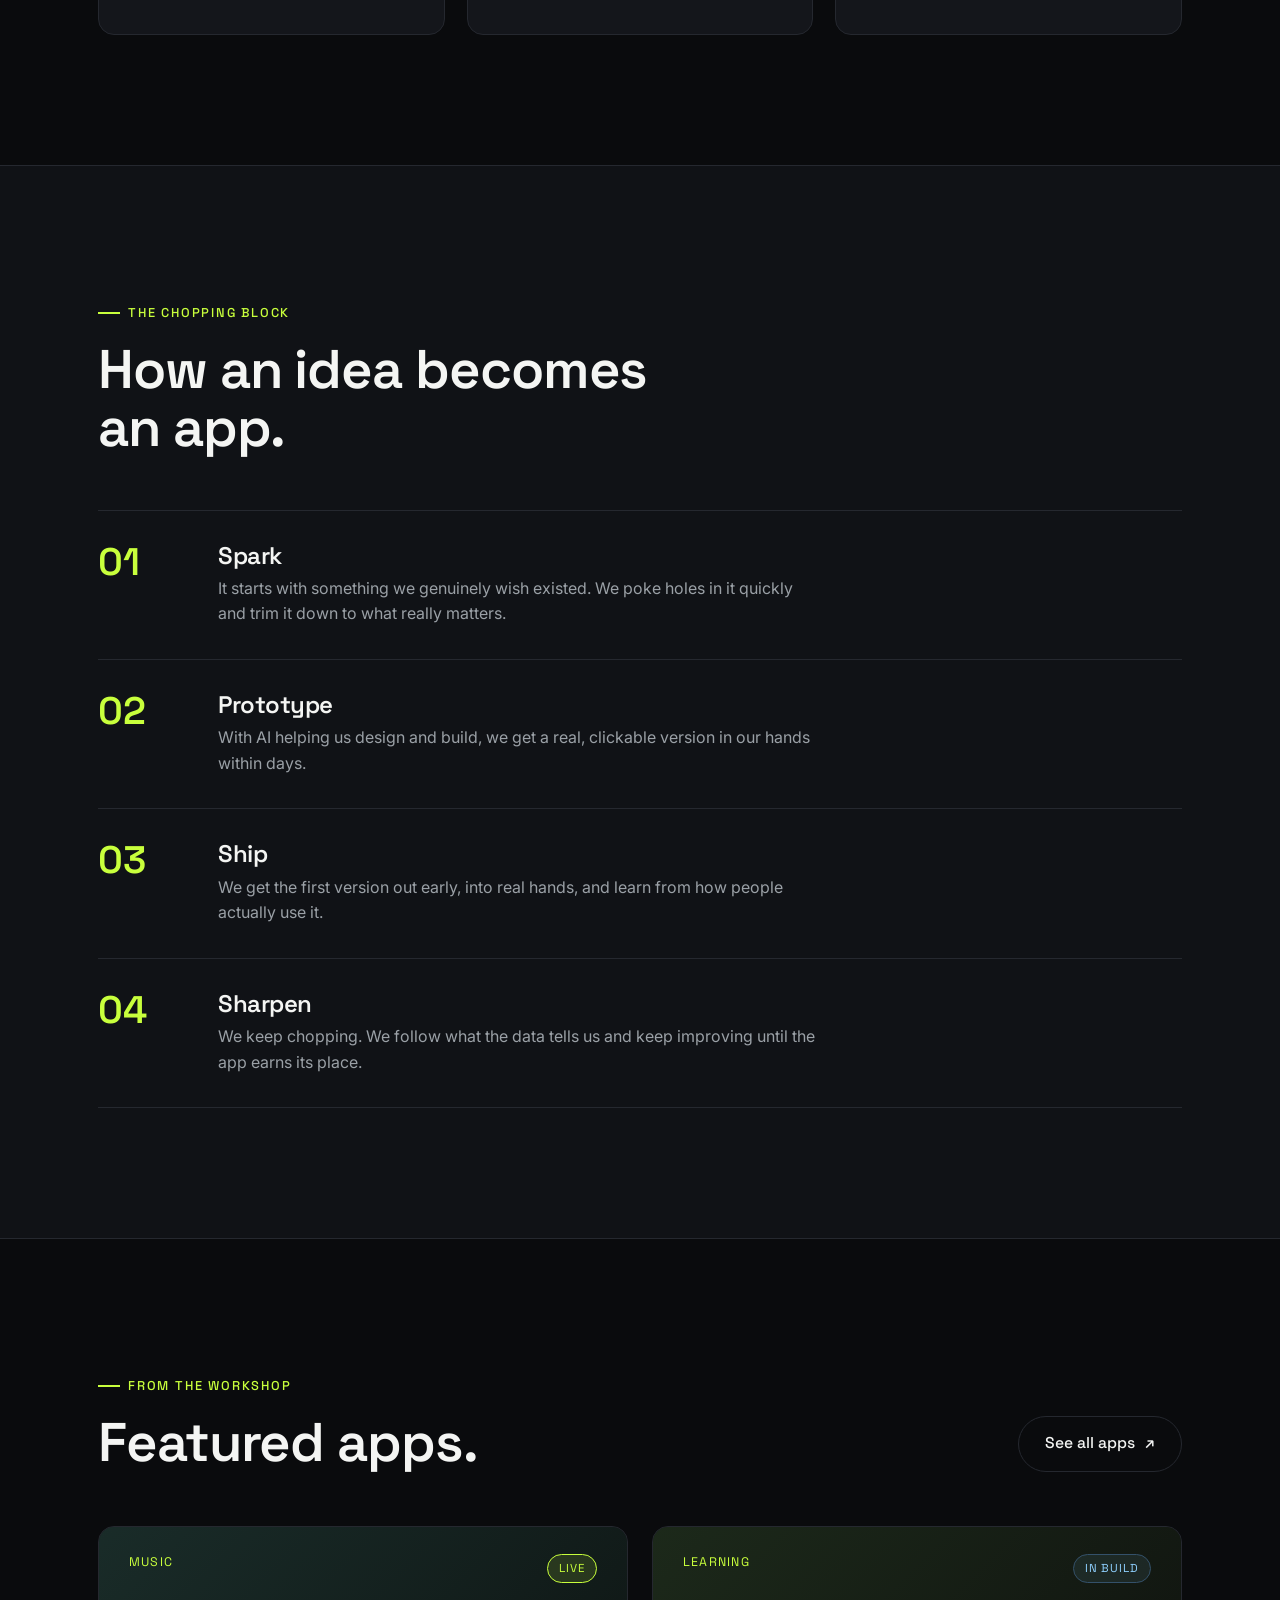
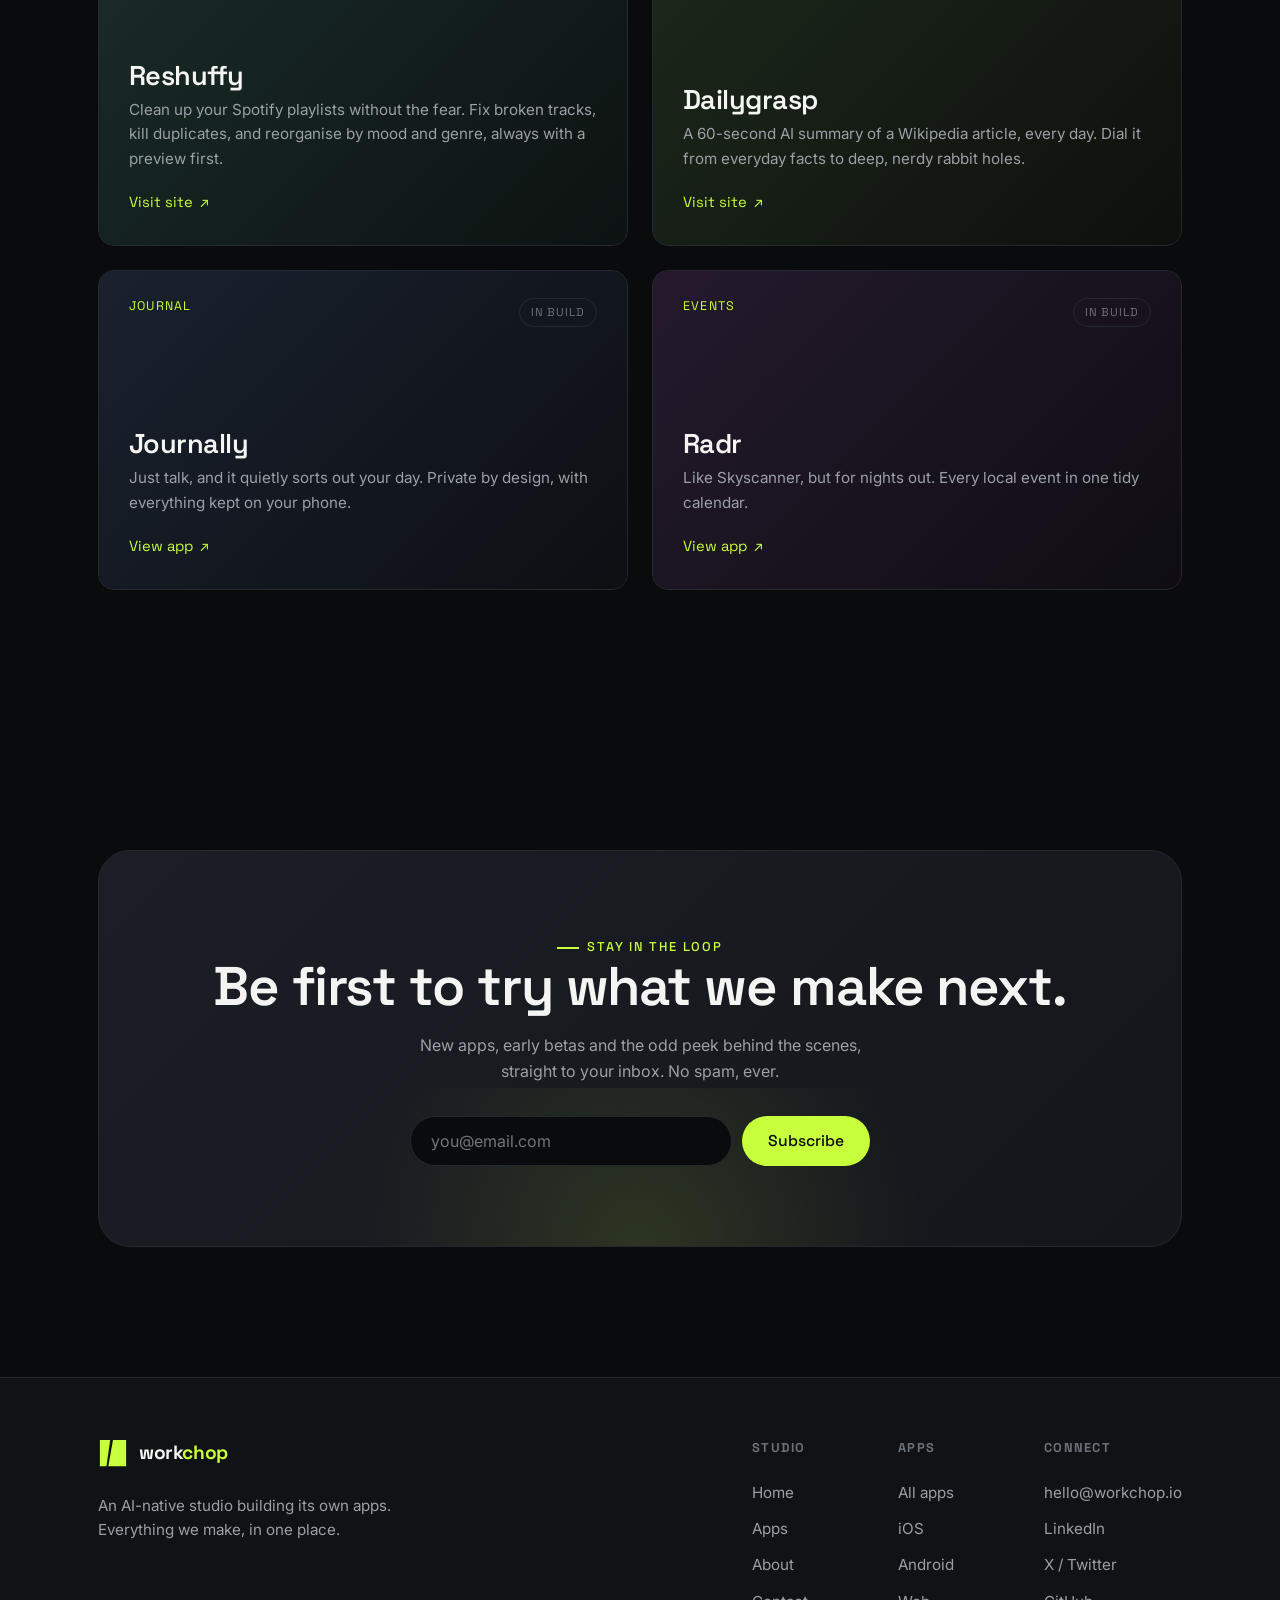
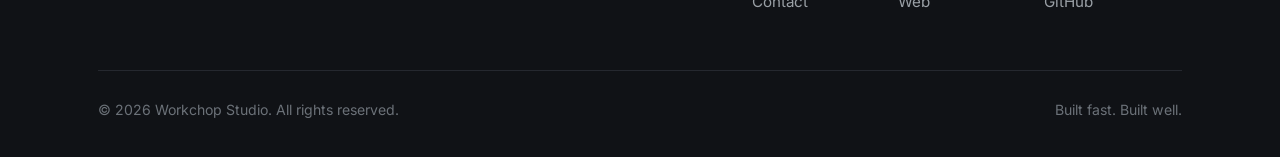
==== commit 0c60c943: "Add Reshuffy (live Spotify playlist app) to apps Co-Authored-By: Claude Opus 4.8 <noreply@anthropic." ====
--- a/index.html
+++ b/index.html
@@ -33,7 +33,7 @@
   <link rel="preconnect" href="https://fonts.googleapis.com" />
   <link rel="preconnect" href="https://fonts.gstatic.com" crossorigin />
   <link href="https://fonts.googleapis.com/css2?family=Space+Grotesk:wght@400;500;600;700&family=Inter:wght@400;500;600&display=swap" rel="stylesheet" />
-  <link rel="stylesheet" href="styles.css" />
+  <link rel="stylesheet" href="/styles.css" />
   <link rel="icon" href="data:image/svg+xml,%3Csvg xmlns='http://www.w3.org/2000/svg' viewBox='0 0 32 32'%3E%3Cpolygon points='2,2 13,2 9,30 2,30' fill='%23c8ff3c'/%3E%3Cpolygon points='16,2 30,2 30,30 11,30' fill='%23c8ff3c'/%3E%3C/svg%3E" />
   <script type="application/ld+json">
   {
@@ -54,15 +54,15 @@
   <!-- NAV -->
   <header class="nav">
     <div class="wrap nav-inner">
-      <a href="index.html" class="logo" aria-label="Workchop home">
+      <a href="/" class="logo" aria-label="Workchop home">
         <span class="mark"><svg viewBox="0 0 32 32" aria-hidden="true"><polygon points="2,2 13,2 9,30 2,30"/><polygon points="16,2 30,2 30,30 11,30"/></svg></span>
         <b>work<span class="chop">chop</span></b>
       </a>
       <nav class="nav-links" aria-label="Primary">
-        <a href="index.html" class="active">Home</a>
-        <a href="apps.html">Apps</a>
-        <a href="about.html">About</a>
-        <a href="contact.html">Contact</a>
+        <a href="/" class="active">Home</a>
+        <a href="/apps">Apps</a>
+        <a href="/about">About</a>
+        <a href="/contact">Contact</a>
       </nav>
       <button class="nav-toggle" aria-label="Toggle menu" aria-expanded="false">
         <span></span><span></span><span></span>
@@ -84,11 +84,11 @@
         everything we've made.
       </p>
       <div class="hero-actions reveal">
-        <a href="apps.html" class="btn btn-primary">Explore our apps <span class="arrow">↗</span></a>
-        <a href="about.html" class="btn btn-ghost">About the studio</a>
+        <a href="/apps" class="btn btn-primary">Explore our apps <span class="arrow">↗</span></a>
+        <a href="/about" class="btn btn-ghost">About the studio</a>
       </div>
       <div class="hero-stats reveal">
-        <div class="stat"><div class="num accent">04</div><div class="lbl">apps in the workshop</div></div>
+        <div class="stat"><div class="num accent">05</div><div class="lbl">apps in the workshop</div></div>
         <div class="stat"><div class="num">100%</div><div class="lbl">AI-native</div></div>
         <div class="stat"><div class="num">∞</div><div class="lbl">ideas on the block</div></div>
       </div>
@@ -167,31 +167,31 @@
           <span class="eyebrow">From the workshop</span>
           <h2 class="h-section" style="margin-top:18px">Featured apps.</h2>
         </div>
-        <a href="apps.html" class="btn btn-ghost">See all apps <span class="arrow">↗</span></a>
+        <a href="/apps" class="btn btn-ghost">See all apps <span class="arrow">↗</span></a>
       </div>
       <div class="work-grid">
+        <a href="https://reshuffy.com" target="_blank" rel="noopener" class="project p5 reveal">
+          <div class="top"><span class="tag">Music</span><span class="status live">Live</span></div>
+          <h3>Reshuffy</h3>
+          <p>Clean up your Spotify playlists without the fear. Fix broken tracks, kill duplicates, and reorganise by mood and genre, always with a preview first.</p>
+          <span class="applink">Visit site <span class="arrow">↗</span></span>
+        </a>
         <a href="https://dailygrasp.app/" target="_blank" rel="noopener" class="project p1 reveal">
           <div class="top"><span class="tag">Learning</span><span class="status beta">In build</span></div>
           <h3>Dailygrasp</h3>
           <p>A 60-second AI summary of a Wikipedia article, every day. Dial it from everyday facts to deep, nerdy rabbit holes.</p>
           <span class="applink">Visit site <span class="arrow">↗</span></span>
         </a>
-        <a href="apps.html" class="project p2 reveal">
+        <a href="/apps" class="project p2 reveal">
           <div class="top"><span class="tag">Journal</span><span class="status soon">In build</span></div>
           <h3>Journally</h3>
           <p>Just talk, and it quietly sorts out your day. Private by design, with everything kept on your phone.</p>
           <span class="applink">View app <span class="arrow">↗</span></span>
         </a>
-        <a href="apps.html" class="project p6 reveal">
+        <a href="/apps" class="project p6 reveal">
           <div class="top"><span class="tag">Events</span><span class="status soon">In build</span></div>
           <h3>Radr</h3>
           <p>Like Skyscanner, but for nights out. Every local event in one tidy calendar.</p>
-          <span class="applink">View app <span class="arrow">↗</span></span>
-        </a>
-        <a href="apps.html" class="project p4 reveal">
-          <div class="top"><span class="tag">Dating</span><span class="status soon">In build</span></div>
-          <h3>Mutual</h3>
-          <p>Dating that actually looks at who you click with, not just photos. Less swiping, more connecting.</p>
           <span class="applink">View app <span class="arrow">↗</span></span>
         </a>
       </div>
@@ -218,23 +218,23 @@
     <div class="wrap">
       <div class="footer-top">
         <div class="footer-brand">
-          <a href="index.html" class="logo"><span class="mark"><svg viewBox="0 0 32 32" aria-hidden="true"><polygon points="2,2 13,2 9,30 2,30"/><polygon points="16,2 30,2 30,30 11,30"/></svg></span><b>work<span class="chop">chop</span></b></a>
+          <a href="/" class="logo"><span class="mark"><svg viewBox="0 0 32 32" aria-hidden="true"><polygon points="2,2 13,2 9,30 2,30"/><polygon points="16,2 30,2 30,30 11,30"/></svg></span><b>work<span class="chop">chop</span></b></a>
           <p>An AI-native studio building its own apps. Everything we make, in one place.</p>
         </div>
         <div class="footer-cols">
           <div class="footer-col">
             <h5>Studio</h5>
-            <a href="index.html">Home</a>
-            <a href="apps.html">Apps</a>
-            <a href="about.html">About</a>
-            <a href="contact.html">Contact</a>
+            <a href="/">Home</a>
+            <a href="/apps">Apps</a>
+            <a href="/about">About</a>
+            <a href="/contact">Contact</a>
           </div>
           <div class="footer-col">
             <h5>Apps</h5>
-            <a href="apps.html">All apps</a>
-            <a href="apps.html">iOS</a>
-            <a href="apps.html">Android</a>
-            <a href="apps.html">Web</a>
+            <a href="/apps">All apps</a>
+            <a href="/apps">iOS</a>
+            <a href="/apps">Android</a>
+            <a href="/apps">Web</a>
           </div>
           <div class="footer-col">
             <h5>Connect</h5>
@@ -252,6 +252,6 @@
     </div>
   </footer>
 
-  <script src="script.js"></script>
+  <script src="/script.js"></script>
 </body>
 </html>
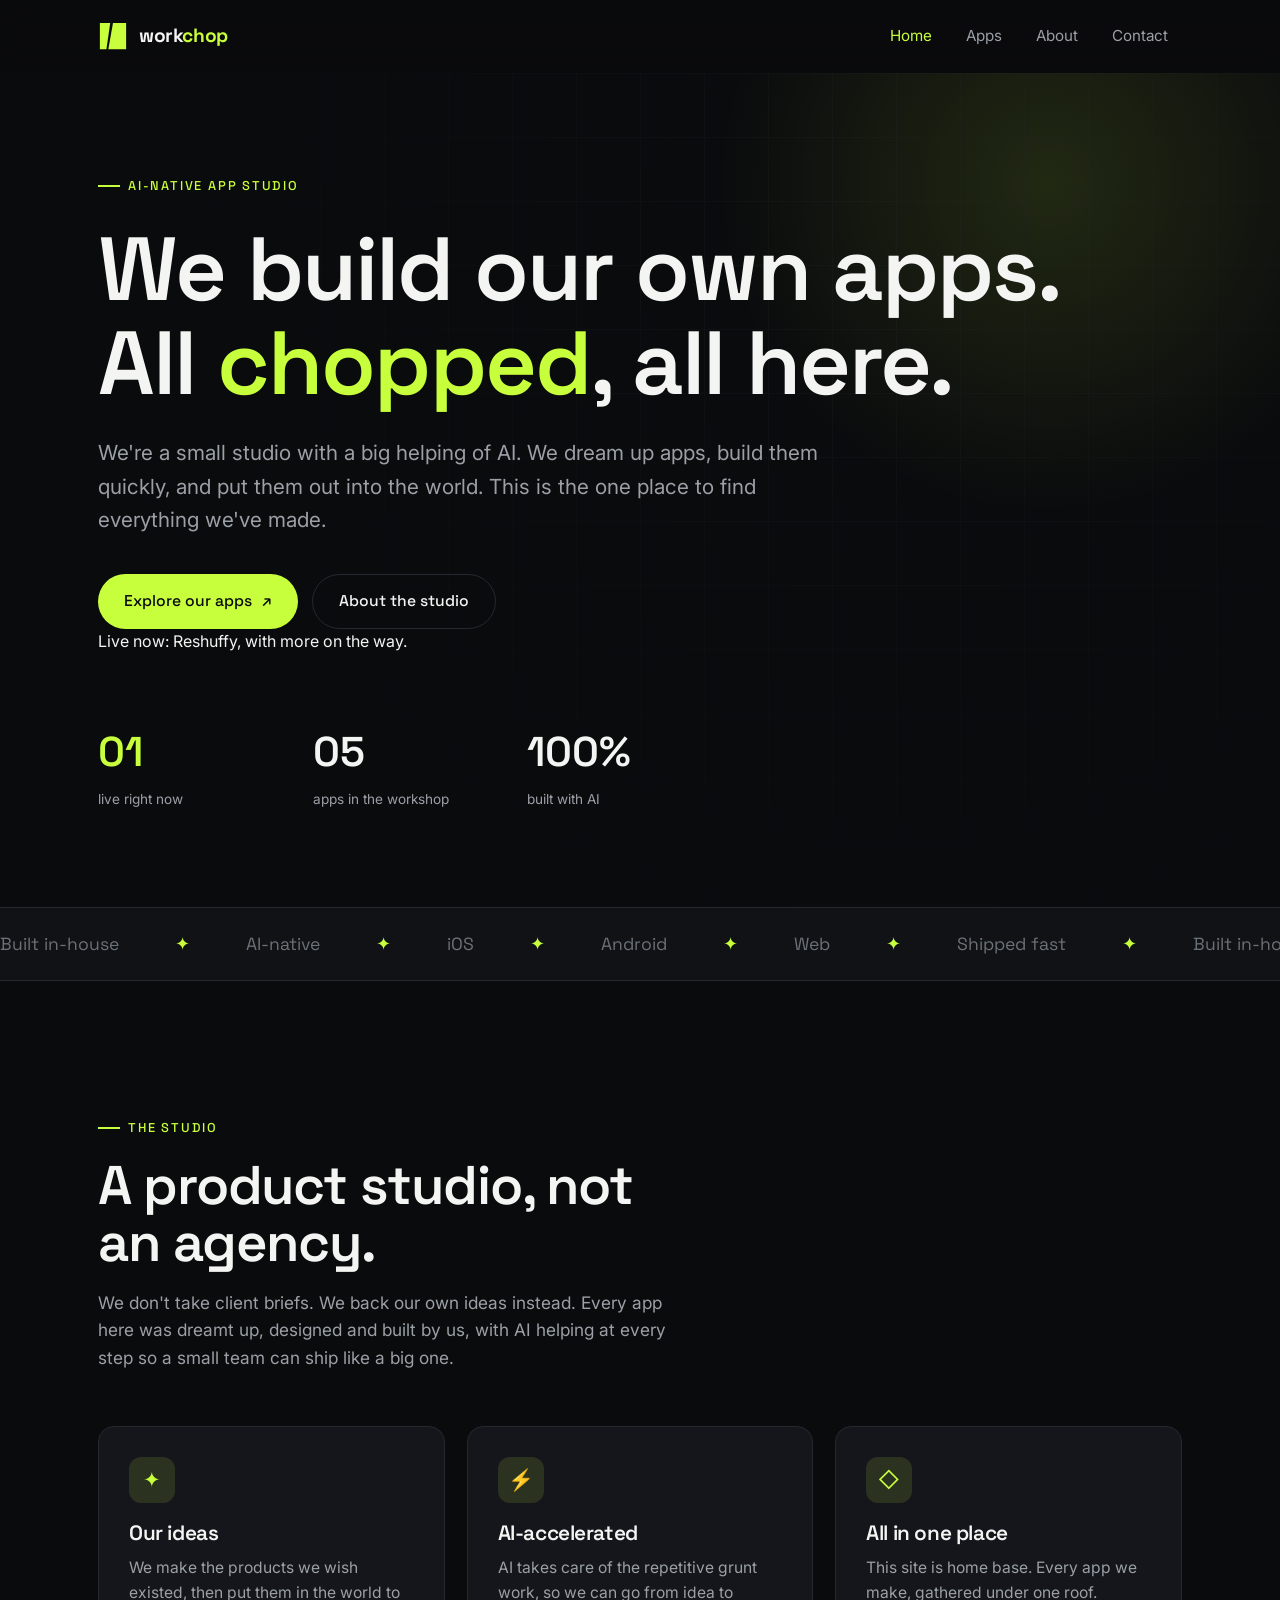
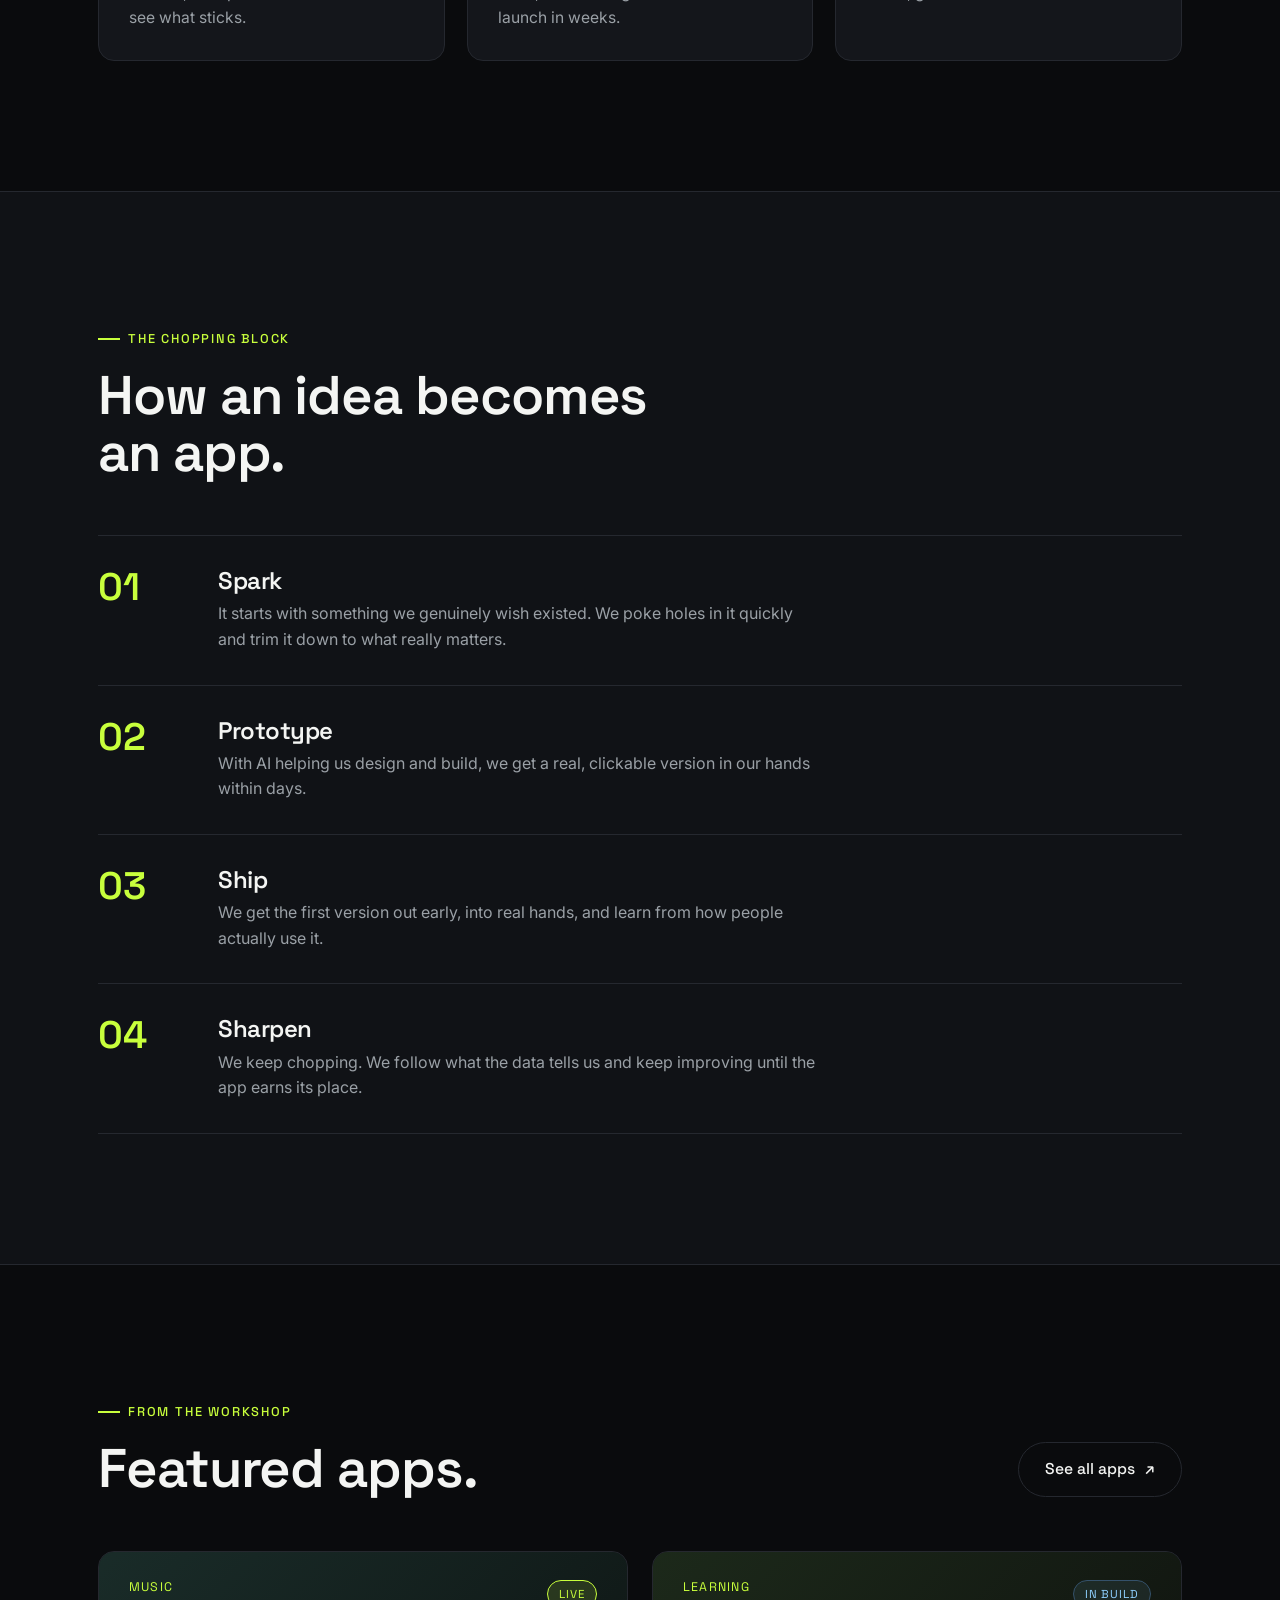
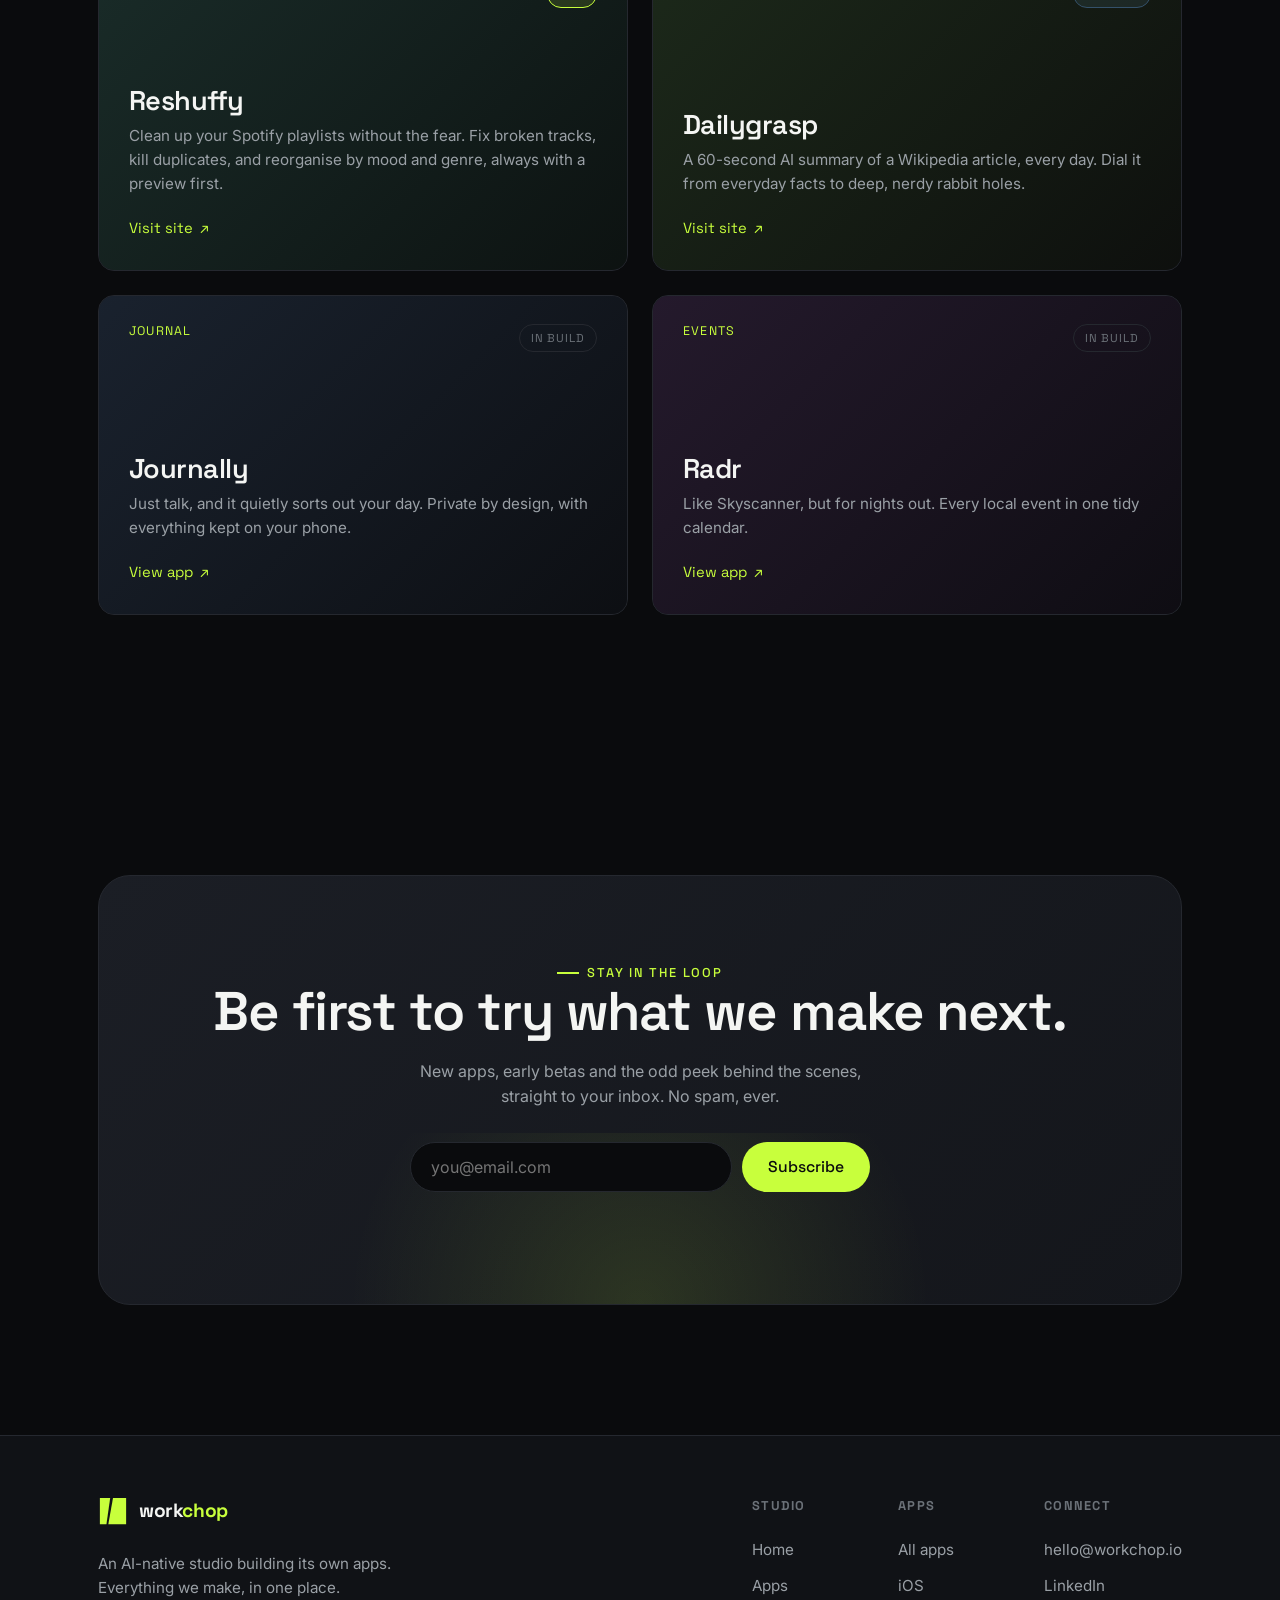
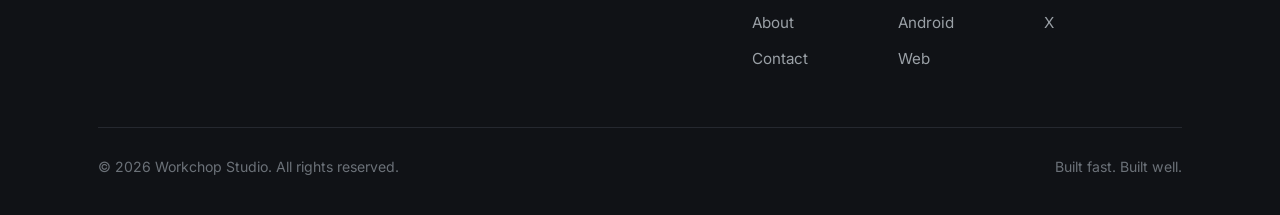
==== commit a97f6929: "Remove GitHub from footers + sameAs Co-Authored-By: Claude Opus 4.8 <noreply@anthropic.com>" ====
--- a/index.html
+++ b/index.html
@@ -45,7 +45,10 @@
     "image": "https://workchop.io/og-image.png",
     "description": "An AI app studio that builds its own apps.",
     "email": "hello@workchop.io",
-    "sameAs": []
+    "sameAs": [
+      "https://www.linkedin.com/company/workchop-io/",
+      "https://x.com/workchopstudio"
+    ]
   }
   </script>
 </head>
@@ -87,10 +90,14 @@
         <a href="/apps" class="btn btn-primary">Explore our apps <span class="arrow">↗</span></a>
         <a href="/about" class="btn btn-ghost">About the studio</a>
       </div>
+      <p class="hero-live reveal">
+        <span class="dot"></span>
+        Live now: <a href="https://reshuffy.com" target="_blank" rel="noopener">Reshuffy</a>, with more on the way.
+      </p>
       <div class="hero-stats reveal">
-        <div class="stat"><div class="num accent">05</div><div class="lbl">apps in the workshop</div></div>
-        <div class="stat"><div class="num">100%</div><div class="lbl">AI-native</div></div>
-        <div class="stat"><div class="num">∞</div><div class="lbl">ideas on the block</div></div>
+        <div class="stat"><div class="num accent">01</div><div class="lbl">live right now</div></div>
+        <div class="stat"><div class="num">05</div><div class="lbl">apps in the workshop</div></div>
+        <div class="stat"><div class="num">100%</div><div class="lbl">built with AI</div></div>
       </div>
     </div>
   </section>
@@ -209,6 +216,7 @@
           <input type="email" name="email" placeholder="you@email.com" aria-label="Email address" required />
           <button type="submit" class="btn btn-primary">Subscribe</button>
         </form>
+        <p class="subscribe-status" role="status" aria-live="polite"></p>
       </div>
     </div>
   </section>
@@ -239,9 +247,8 @@
           <div class="footer-col">
             <h5>Connect</h5>
             <a href="mailto:hello@workchop.io">hello@workchop.io</a>
-            <a href="#">LinkedIn</a>
-            <a href="#">X / Twitter</a>
-            <a href="#">GitHub</a>
+            <a href="https://www.linkedin.com/company/workchop-io/" target="_blank" rel="noopener">LinkedIn</a>
+            <a href="https://x.com/workchopstudio" target="_blank" rel="noopener">X</a>
           </div>
         </div>
       </div>
--- a/styles.css
+++ b/styles.css
@@ -389,19 +389,38 @@
 }
 
 @media (max-width: 720px) {
+  /* Opaque header bar that paints ABOVE the panel, so the menu
+     slides out from behind it instead of over the top. */
+  .nav::before {
+    content: "";
+    position: absolute;
+    inset: 0;
+    background: var(--bg);
+    z-index: 1;
+  }
+  .logo, .nav-toggle { position: relative; z-index: 2; }
+
   .nav-links {
     position: fixed;
     inset: 72px 0 auto 0;
+    z-index: 0; /* behind the bar (.nav::before) so it emerges from underneath */
     flex-direction: column;
     align-items: stretch;
     gap: 4px;
     background: var(--bg-2);
     border-bottom: 1px solid var(--border);
     padding: 16px var(--gutter) 24px;
-    transform: translateY(-120%);
-    transition: transform 0.4s var(--ease);
+    transform: translateY(-100%);
+    visibility: hidden;
+    pointer-events: none;
+    transition: transform 0.4s var(--ease), visibility 0s 0.4s;
   }
-  .nav-links.open { transform: none; }
+  .nav-links.open {
+    transform: none;
+    visibility: visible;
+    pointer-events: auto;
+    transition: transform 0.4s var(--ease), visibility 0s 0s;
+  }
   .nav-links a { padding: 14px; font-size: 1.05rem; border-radius: 10px; }
   .nav-links a:hover { background: var(--surface); }
   .nav-cta { margin-left: 0; margin-top: 8px; justify-content: center; }
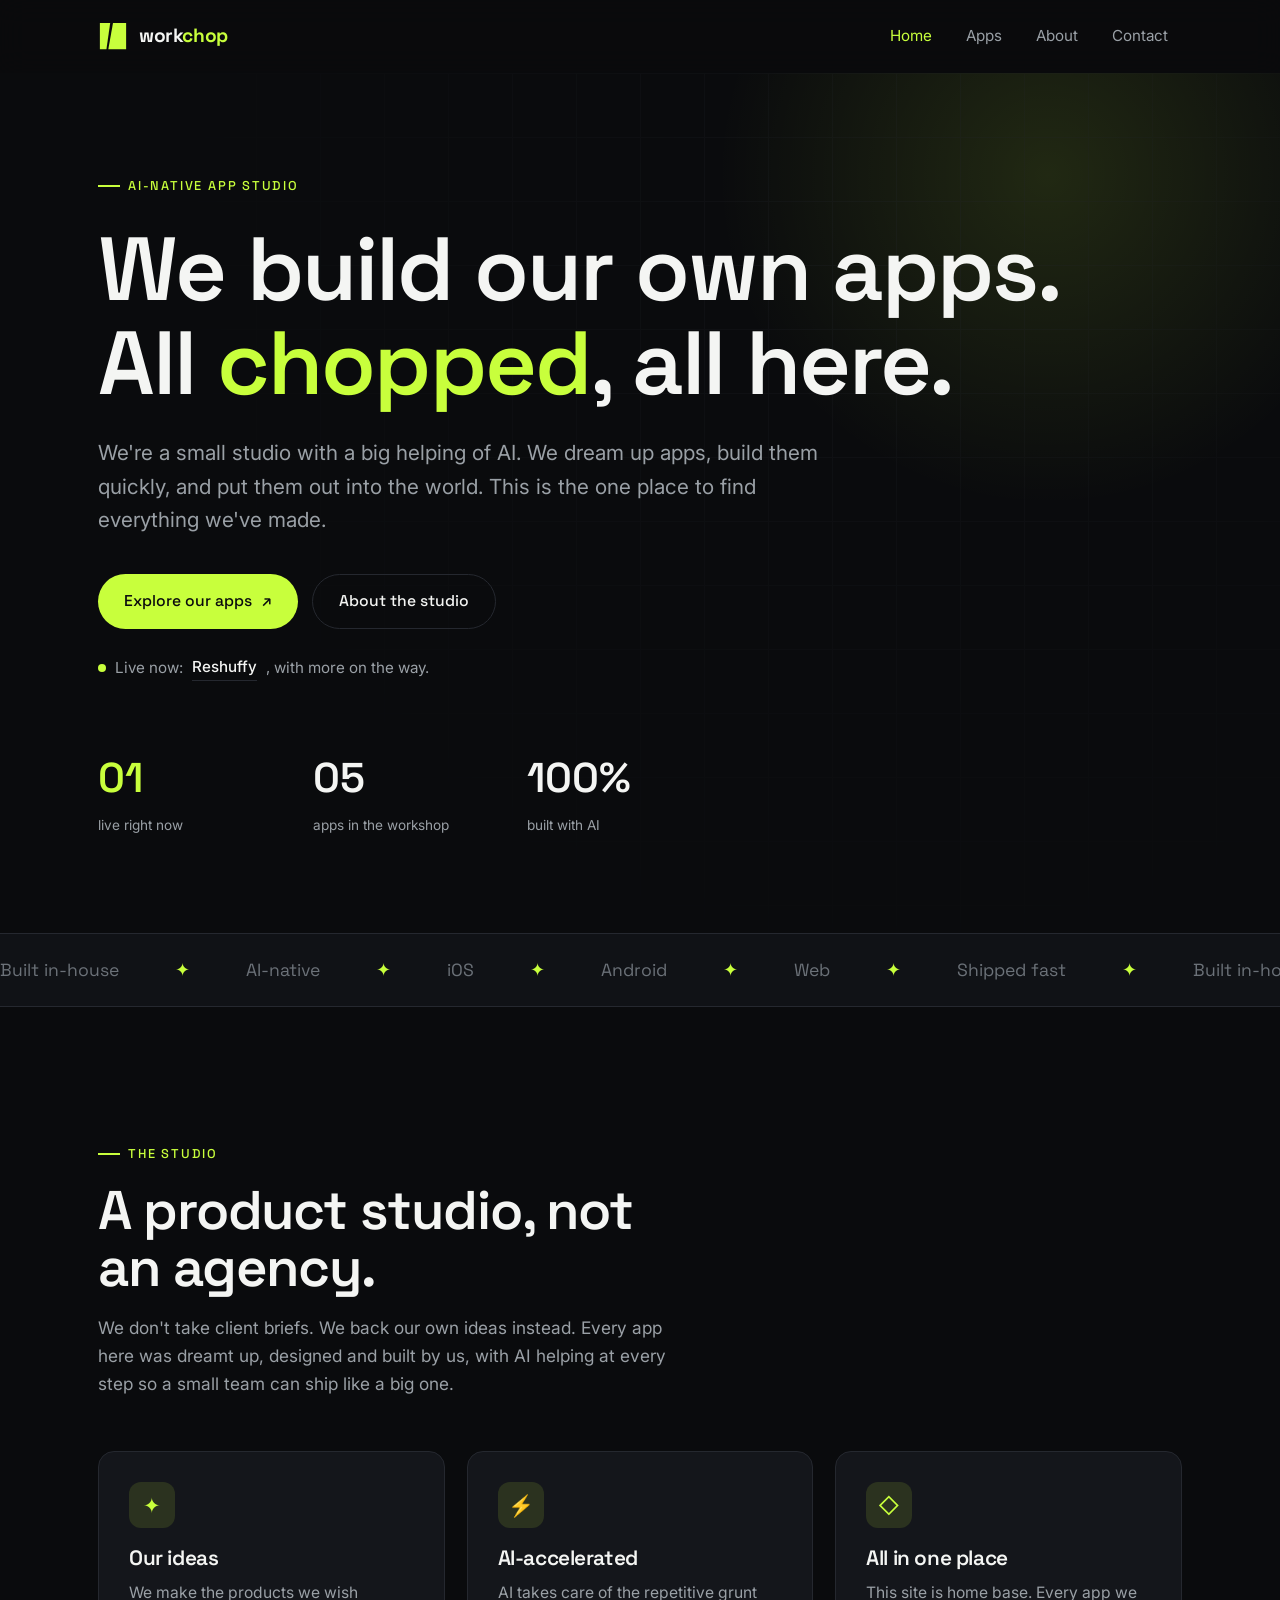
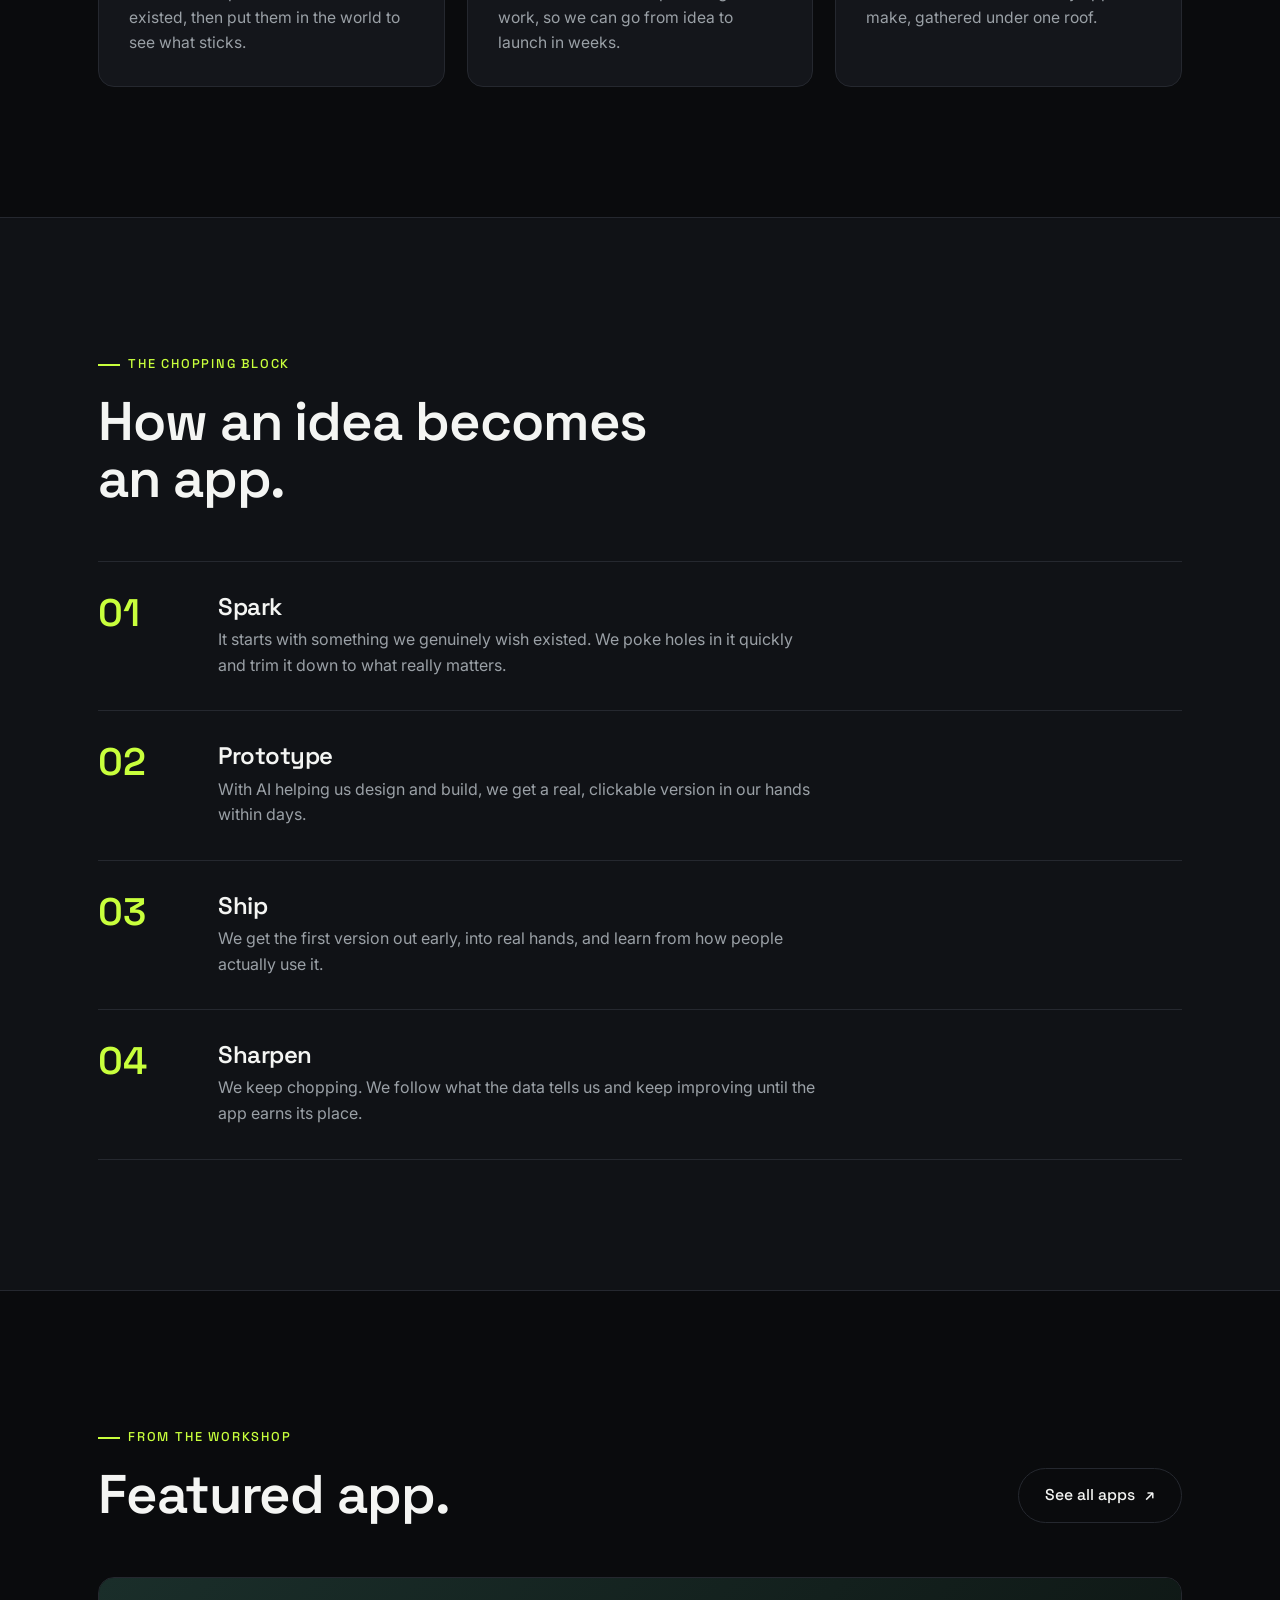
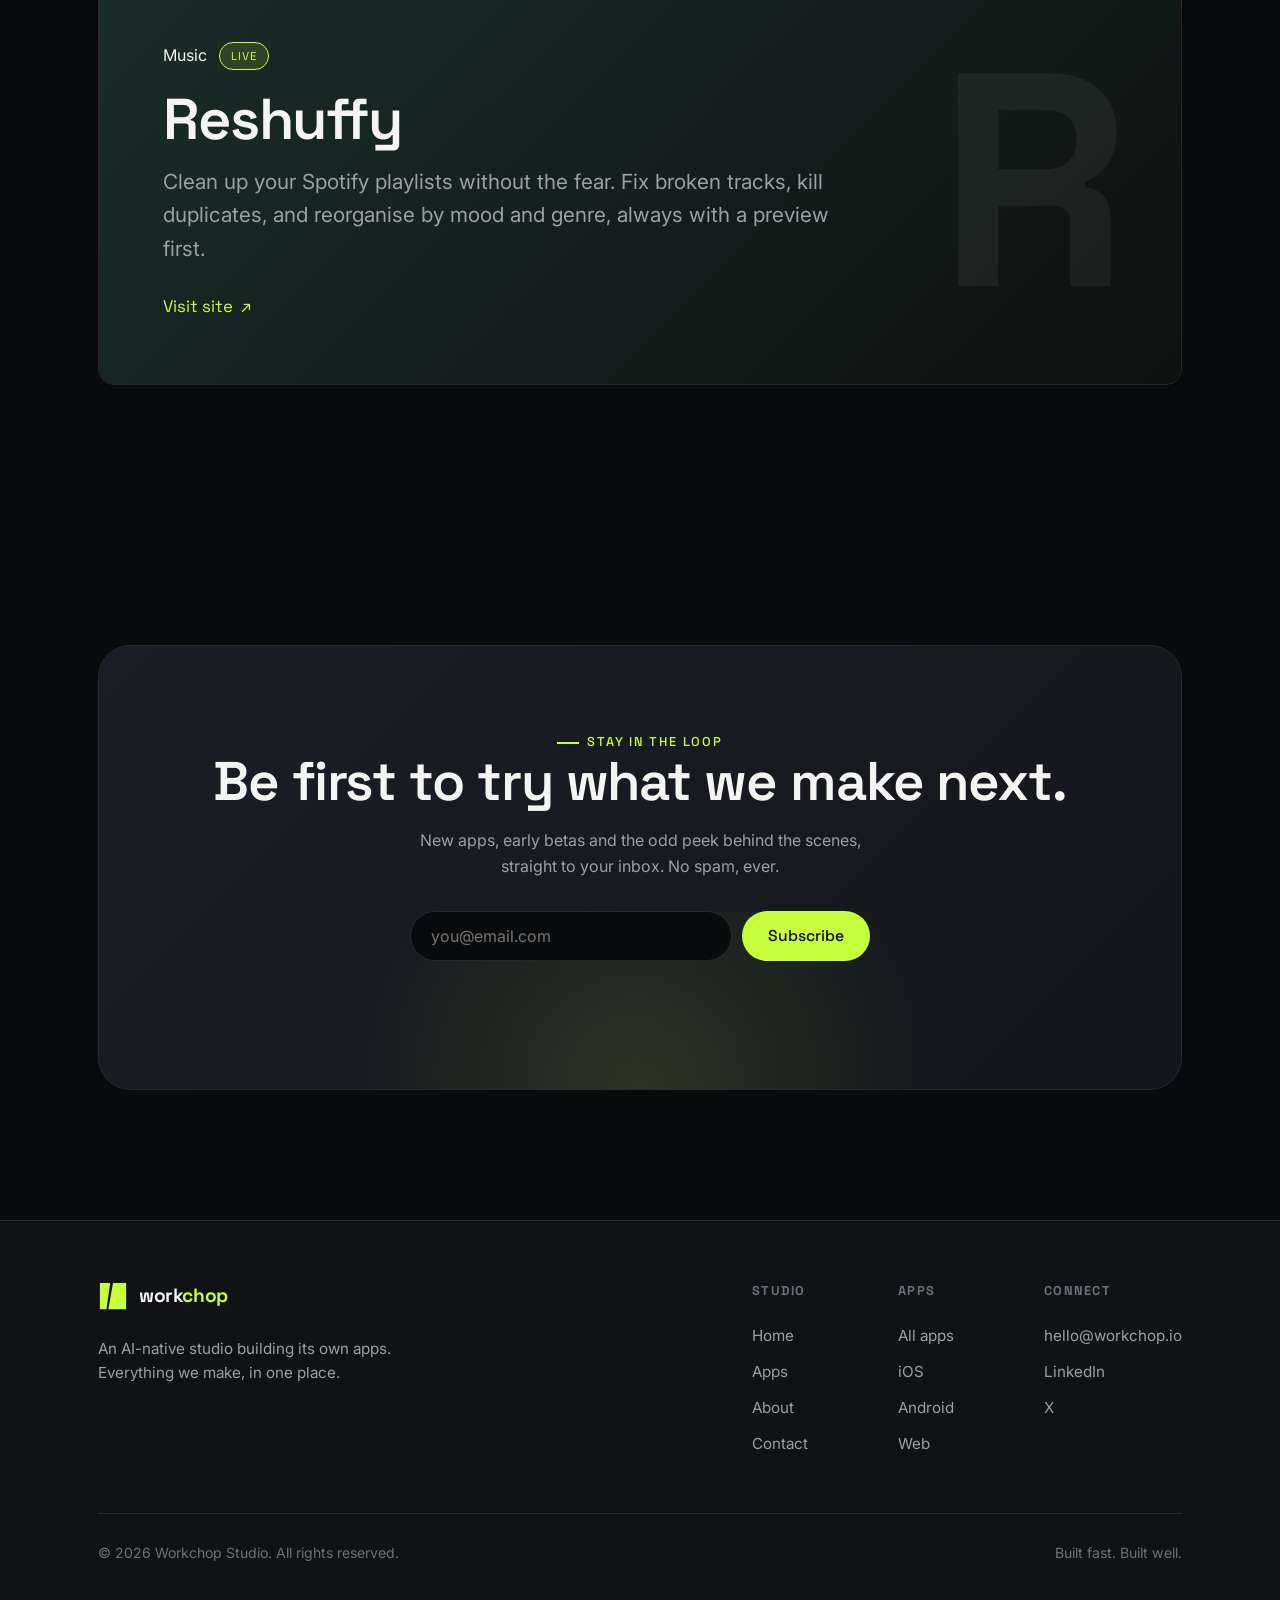
==== commit cfe4c932: "Replace featured grid with a single random spotlight banner Homepage now shows one large featured-ap" ====
--- a/index.html
+++ b/index.html
@@ -172,36 +172,17 @@
       <div class="section-head reveal" style="display:flex;justify-content:space-between;align-items:flex-end;flex-wrap:wrap;gap:20px;max-width:none">
         <div>
           <span class="eyebrow">From the workshop</span>
-          <h2 class="h-section" style="margin-top:18px">Featured apps.</h2>
+          <h2 class="h-section" style="margin-top:18px">Featured app.</h2>
         </div>
         <a href="/apps" class="btn btn-ghost">See all apps <span class="arrow">↗</span></a>
       </div>
-      <div class="work-grid">
-        <a href="https://reshuffy.com" target="_blank" rel="noopener" class="project p5 reveal">
-          <div class="top"><span class="tag">Music</span><span class="status live">Live</span></div>
-          <h3>Reshuffy</h3>
-          <p>Clean up your Spotify playlists without the fear. Fix broken tracks, kill duplicates, and reorganise by mood and genre, always with a preview first.</p>
-          <span class="applink">Visit site <span class="arrow">↗</span></span>
-        </a>
-        <a href="https://dailygrasp.app/" target="_blank" rel="noopener" class="project p1 reveal">
-          <div class="top"><span class="tag">Learning</span><span class="status beta">In build</span></div>
-          <h3>Dailygrasp</h3>
-          <p>A 60-second AI summary of a Wikipedia article, every day. Dial it from everyday facts to deep, nerdy rabbit holes.</p>
-          <span class="applink">Visit site <span class="arrow">↗</span></span>
-        </a>
-        <a href="/apps" class="project p2 reveal">
-          <div class="top"><span class="tag">Journal</span><span class="status soon">In build</span></div>
-          <h3>Journally</h3>
-          <p>Just talk, and it quietly sorts out your day. Private by design, with everything kept on your phone.</p>
-          <span class="applink">View app <span class="arrow">↗</span></span>
-        </a>
-        <a href="/apps" class="project p6 reveal">
-          <div class="top"><span class="tag">Events</span><span class="status soon">In build</span></div>
-          <h3>Radr</h3>
-          <p>Like Skyscanner, but for nights out. Every local event in one tidy calendar.</p>
-          <span class="applink">View app <span class="arrow">↗</span></span>
-        </a>
-      </div>
+      <a class="spotlight reveal" id="spotlight" href="https://reshuffy.com" target="_blank" rel="noopener" style="--sl-grad:linear-gradient(135deg,#1a2e2a,#0c1210)">
+        <div class="spotlight-mark" data-sl="initial" aria-hidden="true">R</div>
+        <div class="top"><span class="tag" data-sl="tag">Music</span><span class="status live" data-sl="status">Live</span></div>
+        <h3 data-sl="name">Reshuffy</h3>
+        <p data-sl="blurb">Clean up your Spotify playlists without the fear. Fix broken tracks, kill duplicates, and reorganise by mood and genre, always with a preview first.</p>
+        <span class="applink" data-sl="cta">Visit site <span class="arrow">↗</span></span>
+      </a>
     </div>
   </section>
 
--- a/styles.css
+++ b/styles.css
@@ -186,6 +186,17 @@
 .hero-stats .stat .num { font-family: var(--font-head); font-size: clamp(1.8rem, 4vw, 2.6rem); font-weight: 600; }
 .hero-stats .stat .lbl { font-size: 0.85rem; color: var(--muted); margin-top: 4px; }
 
+/* Hero "live now" proof line */
+.hero-live { margin-top: 26px; display: inline-flex; align-items: center; gap: 9px; font-size: 0.95rem; color: var(--muted); }
+.hero-live .dot { width: 8px; height: 8px; border-radius: 50%; background: var(--accent); flex: none; animation: pulse 2.2s infinite; }
+.hero-live a { color: var(--text); font-weight: 500; border-bottom: 1px solid var(--border); transition: color 0.2s, border-color 0.2s; }
+.hero-live a:hover { color: var(--accent); border-color: var(--accent); }
+@keyframes pulse {
+  0%   { box-shadow: 0 0 0 0 rgba(200, 255, 60, 0.5); }
+  70%  { box-shadow: 0 0 0 9px rgba(200, 255, 60, 0); }
+  100% { box-shadow: 0 0 0 0 rgba(200, 255, 60, 0); }
+}
+
 /* ============================================
    Marquee
    ============================================ */
@@ -228,6 +239,32 @@
 .step .step-n { font-family: var(--font-head); font-size: 2.4rem; font-weight: 600; color: var(--accent); line-height: 1; }
 .step h3 { font-size: 1.5rem; margin-bottom: 8px; }
 .step p { color: var(--muted); max-width: 60ch; }
+
+/* ============================================
+   Featured spotlight (homepage)
+   ============================================ */
+.spotlight {
+  position: relative;
+  display: flex;
+  flex-direction: column;
+  justify-content: center;
+  min-height: 320px;
+  padding: clamp(32px, 6vw, 64px);
+  border: 1px solid var(--border);
+  border-radius: var(--radius);
+  overflow: hidden;
+  transition: transform 0.35s var(--ease), border-color 0.3s;
+}
+.spotlight::before { content: ""; position: absolute; inset: 0; z-index: 0; background: var(--sl-grad, linear-gradient(135deg, #1a2e2a, #0c1210)); }
+.spotlight:hover { transform: translateY(-4px); border-color: var(--accent); }
+.spotlight > * { position: relative; z-index: 1; }
+.spotlight .top { display: flex; gap: 12px; align-items: center; margin-bottom: 20px; }
+.spotlight h3 { font-size: clamp(2.2rem, 6vw, 3.6rem); line-height: 1.02; margin-bottom: 16px; }
+.spotlight p { color: var(--muted); font-size: clamp(1.05rem, 2vw, 1.3rem); max-width: 52ch; }
+.spotlight .applink { margin-top: 28px; display: inline-flex; align-items: center; gap: 8px; font-family: var(--font-head); font-size: 1.05rem; color: var(--accent); }
+.spotlight .applink .arrow { transition: transform 0.25s var(--ease); }
+.spotlight:hover .applink .arrow { transform: translate(3px, -3px); }
+.spotlight-mark { position: absolute; z-index: 0; right: clamp(8px, 4vw, 56px); top: 50%; transform: translateY(-50%); font-family: var(--font-head); font-weight: 700; font-size: clamp(9rem, 24vw, 19rem); line-height: 1; color: rgba(255, 255, 255, 0.05); pointer-events: none; user-select: none; }
 
 /* ============================================
    Work / projects
@@ -309,6 +346,12 @@
 .chip:hover { border-color: var(--accent); color: var(--text); }
 .chip.selected { background: var(--accent-soft); border-color: var(--accent); color: var(--accent); }
 .form-note { font-size: 0.85rem; color: var(--muted-2); margin-top: 14px; }
+.form-status { font-size: 0.92rem; margin-top: 14px; min-height: 1.2em; }
+.form-status.ok { color: var(--accent); }
+.form-status.err { color: #ff7a7a; }
+.subscribe-status { font-size: 0.9rem; margin-top: 14px; min-height: 1.1em; }
+.subscribe-status.ok { color: var(--accent); }
+.subscribe-status.err { color: #ff7a7a; }
 
 /* ============================================
    CTA band
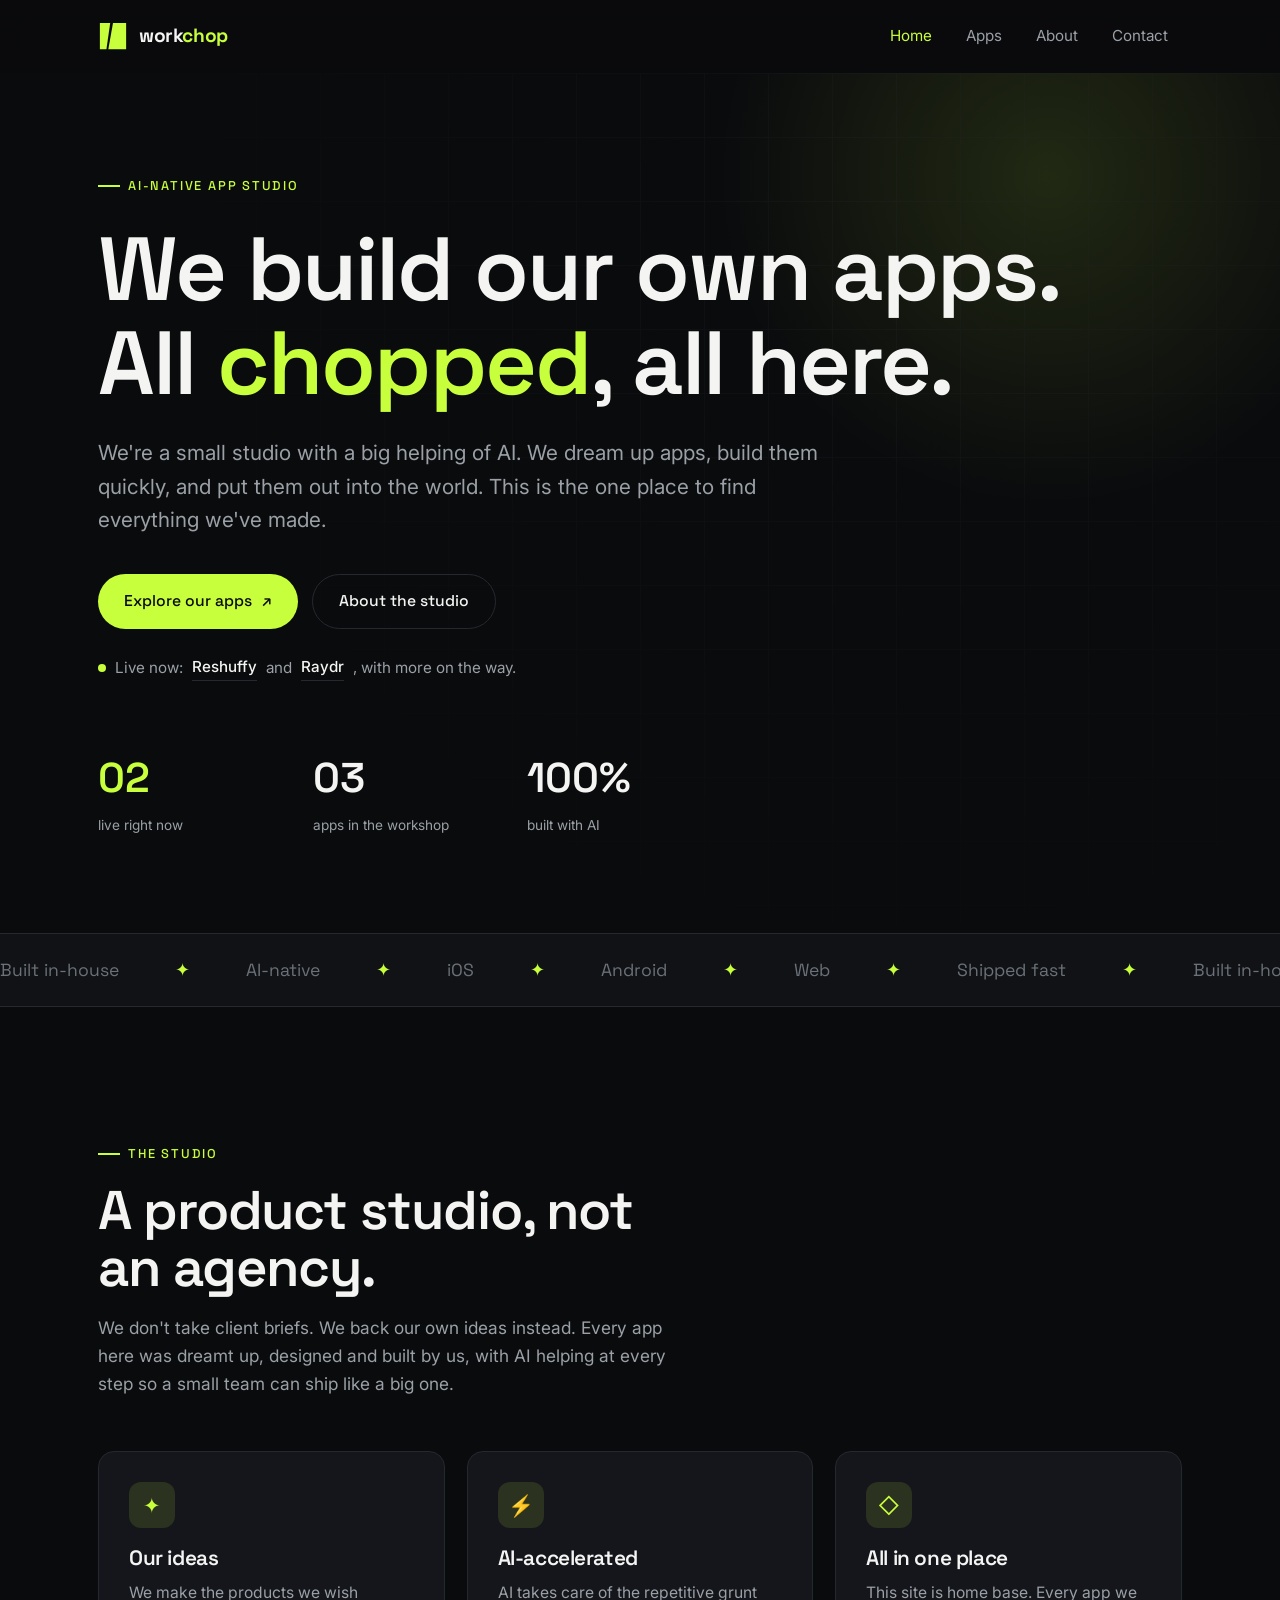
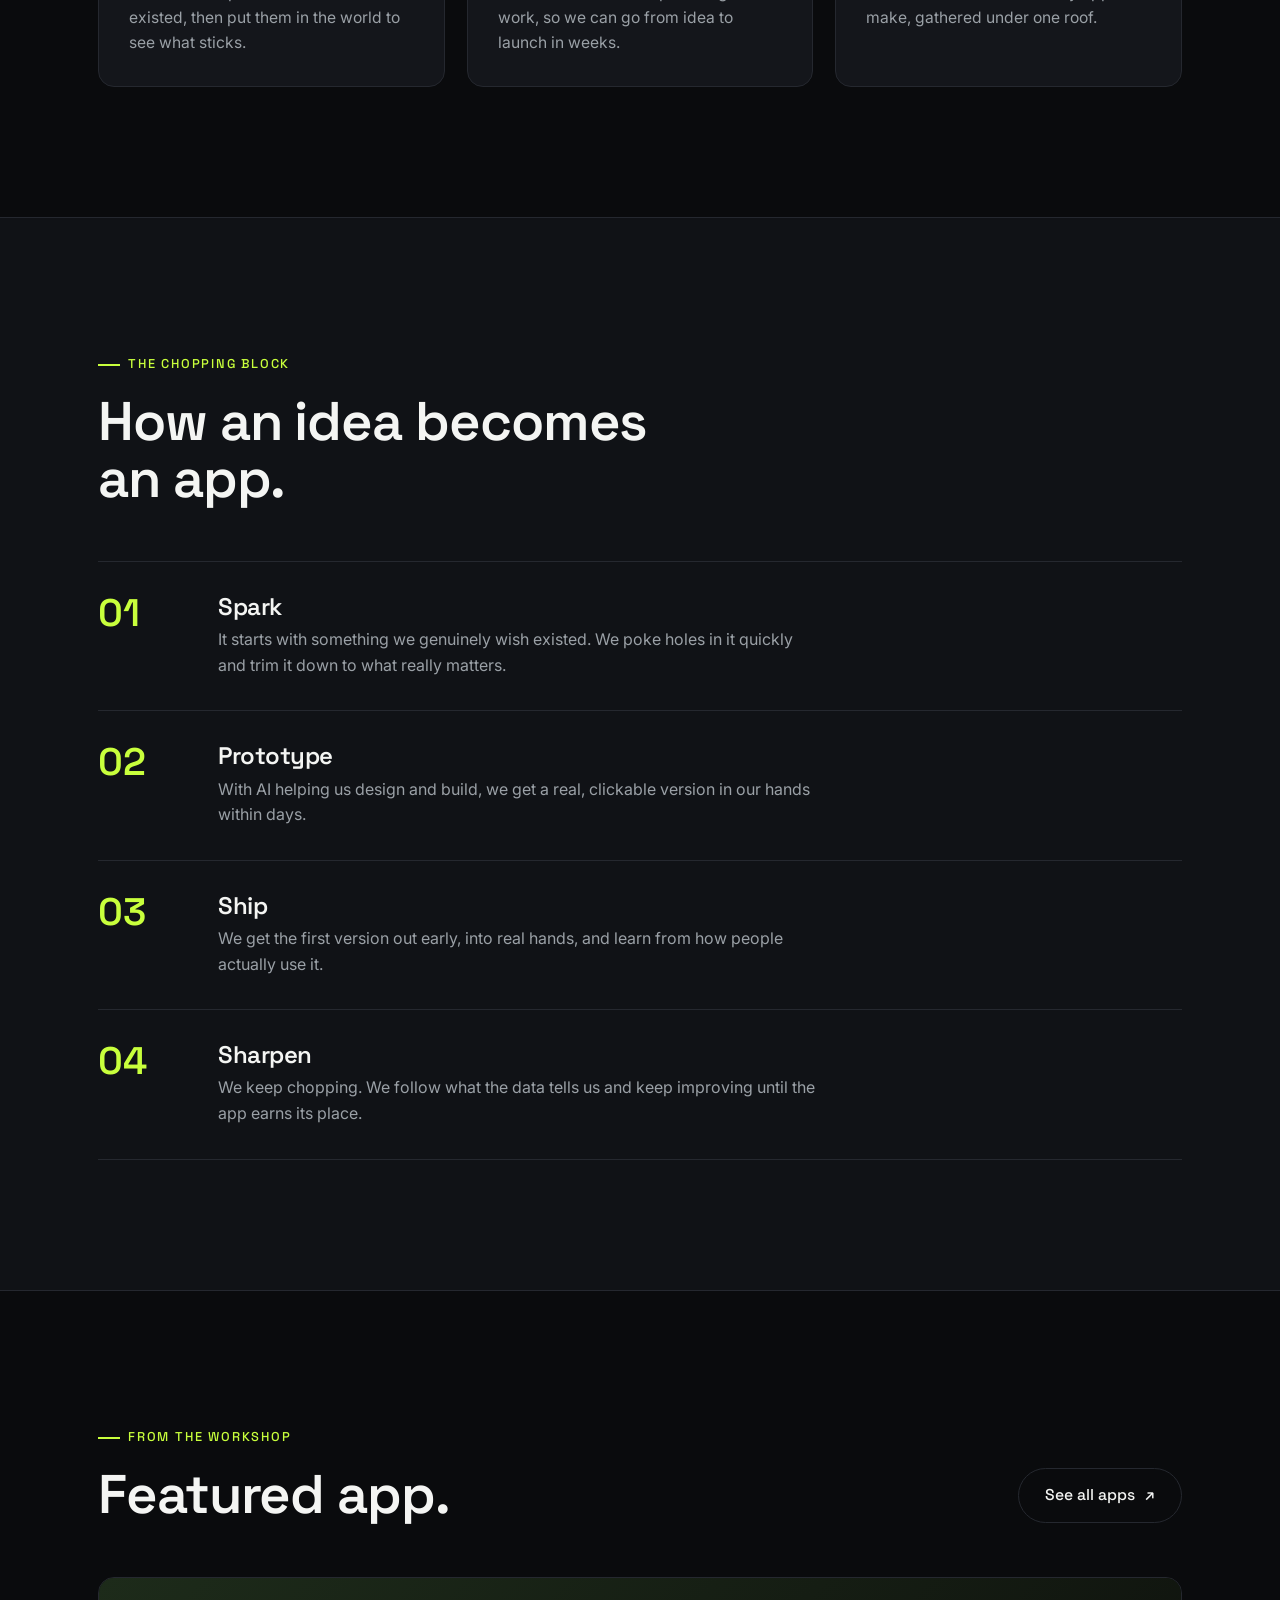
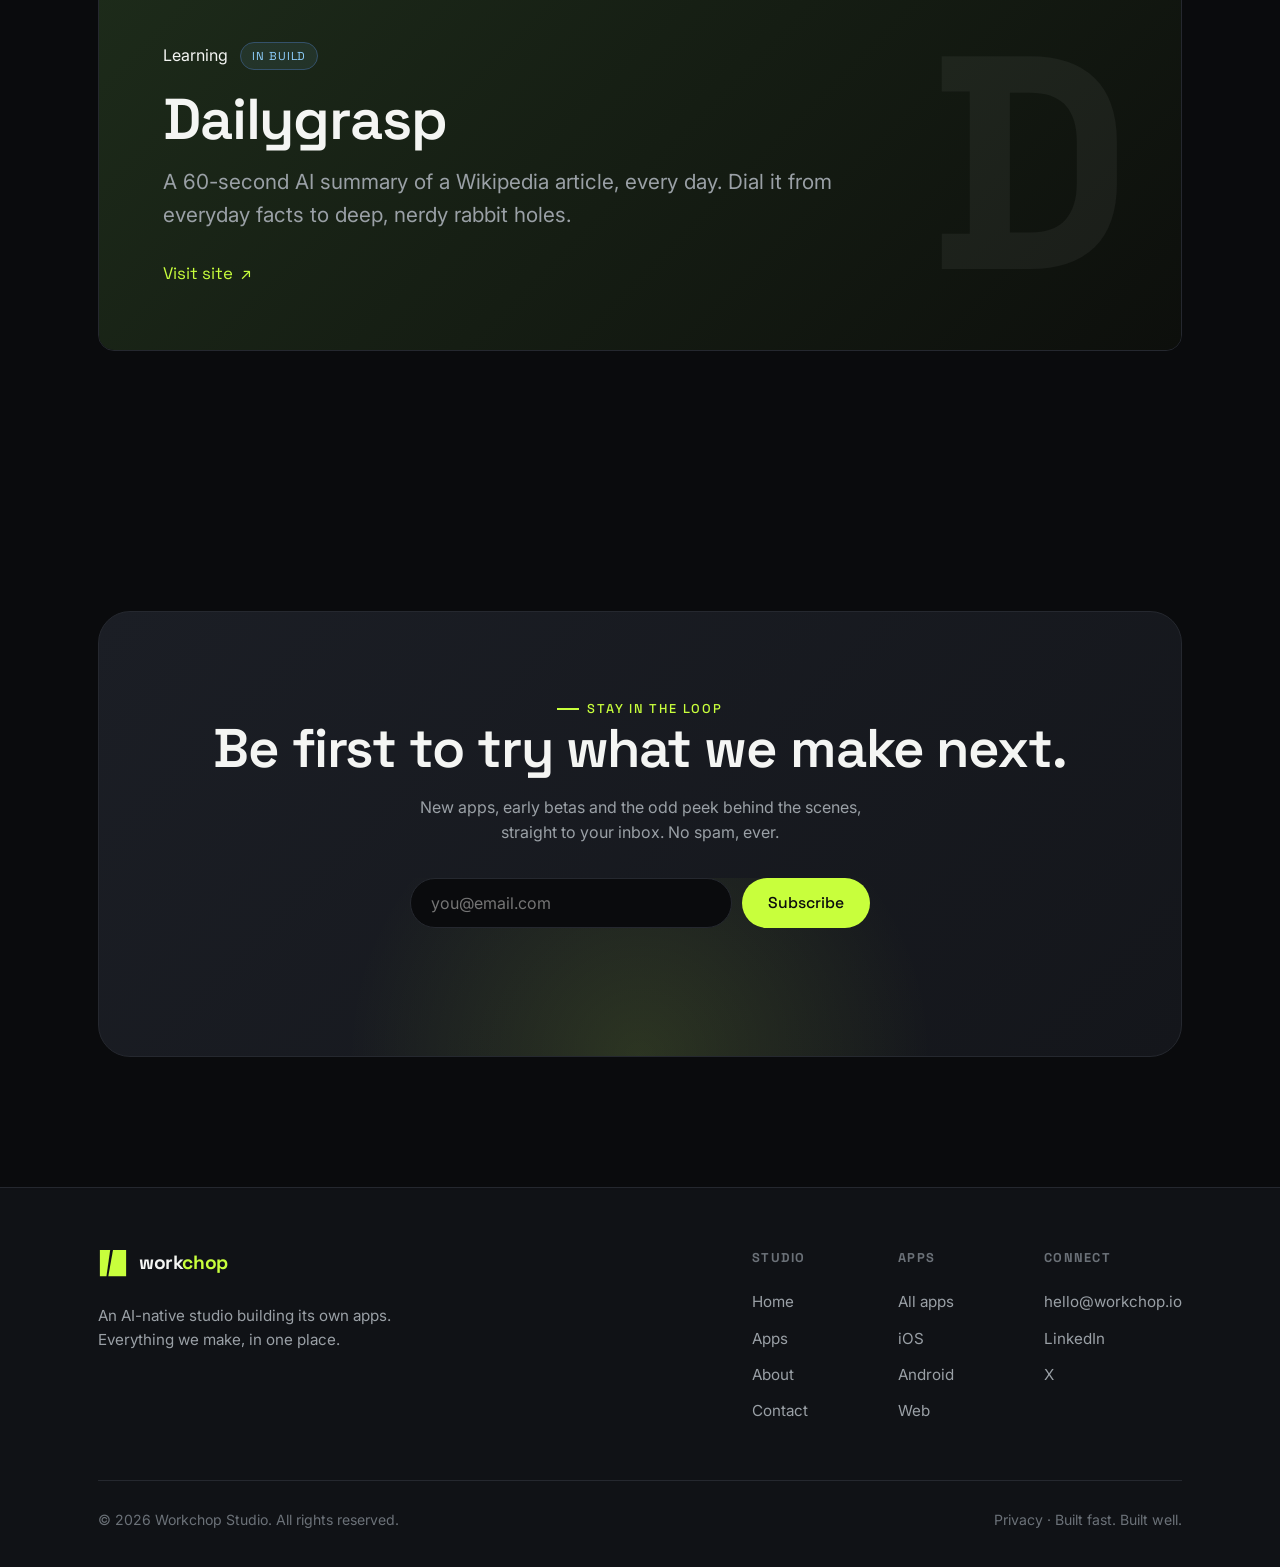
==== commit b2ad6f3f: "Add privacy policy; hide unnamed apps (Journally, Mutual) - New /privacy page (Web3Forms + Loops + h" ====
--- a/index.html
+++ b/index.html
@@ -92,11 +92,11 @@
       </div>
       <p class="hero-live reveal">
         <span class="dot"></span>
-        Live now: <a href="https://reshuffy.com" target="_blank" rel="noopener">Reshuffy</a>, with more on the way.
+        Live now: <a href="https://reshuffy.com" target="_blank" rel="noopener">Reshuffy</a> and <a href="https://raydr.live/" target="_blank" rel="noopener">Raydr</a>, with more on the way.
       </p>
       <div class="hero-stats reveal">
-        <div class="stat"><div class="num accent">01</div><div class="lbl">live right now</div></div>
-        <div class="stat"><div class="num">05</div><div class="lbl">apps in the workshop</div></div>
+        <div class="stat"><div class="num accent">02</div><div class="lbl">live right now</div></div>
+        <div class="stat"><div class="num">03</div><div class="lbl">apps in the workshop</div></div>
         <div class="stat"><div class="num">100%</div><div class="lbl">built with AI</div></div>
       </div>
     </div>
@@ -235,7 +235,7 @@
       </div>
       <div class="footer-bottom">
         <span>© <span data-year>2026</span> Workchop Studio. All rights reserved.</span>
-        <span>Built fast. Built well.</span>
+        <span><a href="/privacy">Privacy</a> · Built fast. Built well.</span>
       </div>
     </div>
   </footer>
--- a/styles.css
+++ b/styles.css
@@ -270,6 +270,9 @@
    Work / projects
    ============================================ */
 .work-grid { display: grid; grid-template-columns: repeat(2, 1fr); gap: 24px; }
+/* Live apps sort to the front automatically */
+.work-grid .project { order: 2; }
+.work-grid .project:has(.status.live) { order: 1; }
 .project {
   position: relative;
   border-radius: var(--radius);
@@ -309,7 +312,7 @@
 .value h4 { font-size: 1.05rem; margin-bottom: 3px; }
 .value p { color: var(--muted); font-size: 0.92rem; }
 
-.team-grid { display: grid; grid-template-columns: repeat(3, 1fr); gap: 22px; }
+.team-grid { display: grid; grid-template-columns: repeat(2, 1fr); gap: 22px; max-width: 600px; margin-inline: auto; }
 .member { text-align: center; }
 .member .avatar { width: 100%; aspect-ratio: 1; border-radius: var(--radius); background: linear-gradient(145deg, var(--surface-2), var(--surface)); border: 1px solid var(--border); display: grid; place-items: center; font-family: var(--font-head); font-size: 2.6rem; color: var(--accent); margin-bottom: 16px; }
 .member h4 { font-size: 1.15rem; }
@@ -382,6 +385,18 @@
 .footer-col a { display: block; color: var(--muted); font-size: 0.95rem; padding-block: 6px; transition: color 0.2s; }
 .footer-col a:hover { color: var(--accent); }
 .footer-bottom { display: flex; flex-wrap: wrap; justify-content: space-between; gap: 16px; padding-top: 28px; border-top: 1px solid var(--border); color: var(--muted-2); font-size: 0.88rem; }
+.footer-bottom a { color: inherit; transition: color 0.2s; }
+.footer-bottom a:hover { color: var(--accent); }
+
+/* Legal / long-form pages */
+.legal { max-width: 760px; }
+.legal h2 { font-size: 1.4rem; margin: 38px 0 12px; }
+.legal p, .legal li { color: var(--muted); margin-bottom: 12px; line-height: 1.7; }
+.legal ul { padding-left: 20px; list-style: disc; margin-bottom: 12px; }
+.legal li { margin-bottom: 8px; }
+.legal a { color: var(--accent); }
+.legal .updated { color: var(--muted-2); font-size: 0.9rem; }
+.legal strong { color: var(--text); font-weight: 600; }
 
 /* ============================================
    Page header (sub pages)
